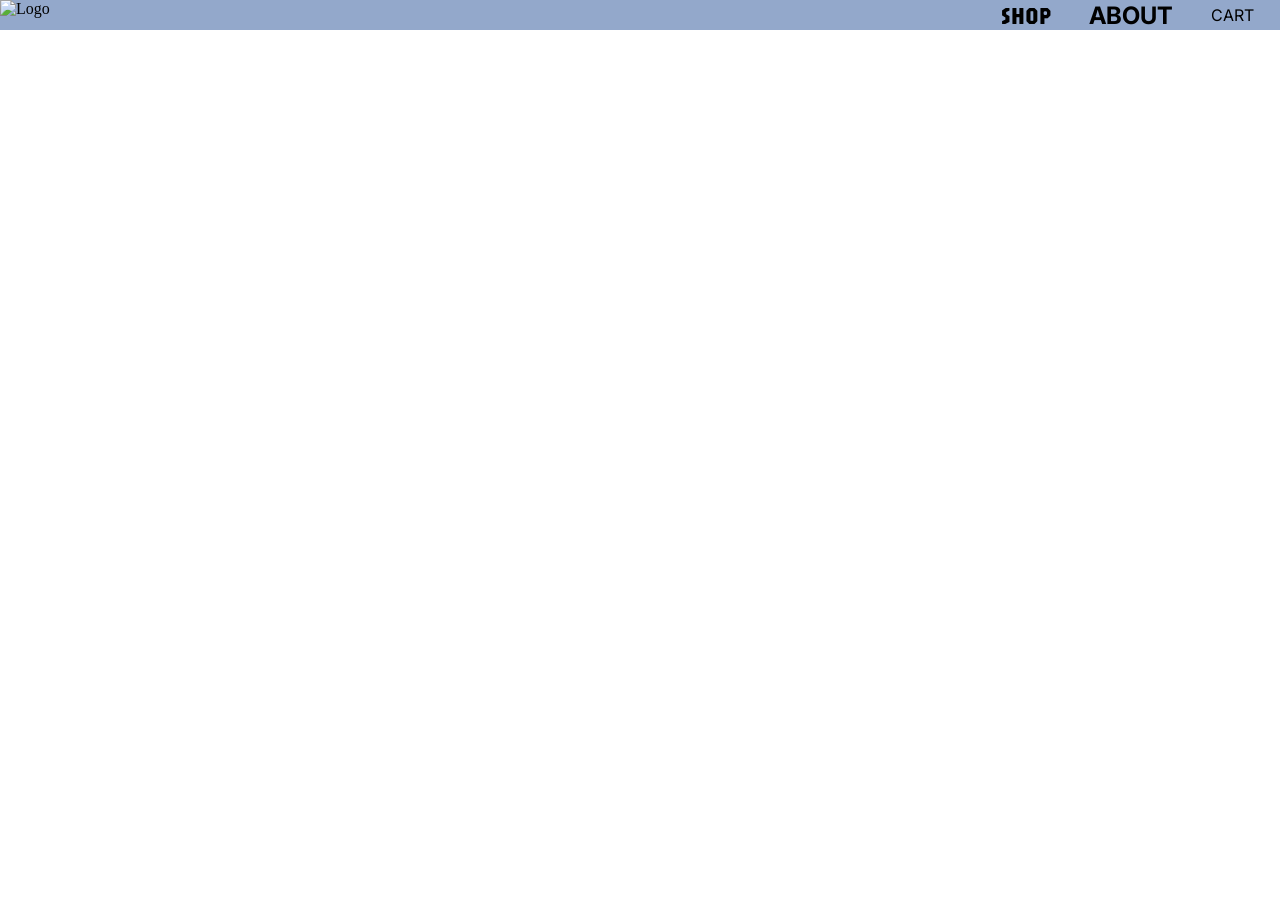
==== cart.html @ 25c0c9fe "Progress on product list and product pages Structural CSS implemented for product list and product p" ====
<!DOCTYPE html>
<html lang="en">
<head>
    <meta charset="UTF-8">
    <meta name="viewport" content="width=device-width, initial-scale=1.0">
    <title>Document</title>
    <link rel="stylesheet" href="style.css">
</head>
<body>
    <nav>
        <figure>
            <img src="images/logo.png" alt="Logo">
        </figure>
        
        <div class="nav-buttons">
            <a class="nav-shop" href="product-list.html">SHOP</a>
            <h2 class="nav-about">ABOUT</h2>
            <a class="nav-cart" href="cart.html">CART</a>
        </div>
    </nav>
    
    <main>
        
    </main>
</body>
</html>
---- style.css ----
:root {
    --green: #7FB23A;
    --pink: #F4CDD4;
    --blue: #93A8CB;
    --teal: #00B8AB;
    --white: #ffffff;
}

@font-face {
    font-family: Jaro;
    src: url(fonts/Jaro/Jaro-Regular.ttf);
}

@font-face {
    font-family: Notable;
    src: url(fonts/Notable/Notable-Regular.ttf);
}

@font-face {
    font-family: Hubot sans;
    src: url(fonts/Hubot_Sans/static/HubotSans_Condensed-Light.ttf);
}

@font-face {
    font-family: Gafata;
    src: url(fonts/Gafata/Gafata-Regular.ttf);
}

@font-face {
    font-family: Protest Strike;
    src: url(fonts/Protest_Strike/ProtestStrike-Regular.ttf);
}

@font-face {
    font-family: Inter;
    src: url(fonts/Inter/Inter-VariableFont_opsz,wght.ttf);
}

@font-face {
    font-family: Afacad;
    src: url(fonts/Afacad/Afacad-VariableFont_wght.ttf);
}

@font-face {
    font-family: Mohave;
    src: url(fonts/Mohave/static/Mohave-Light.ttf);
}

@font-face {
    font-family: Patua One;
    src: url(fonts/Patua_One/PatuaOne-Regular.ttf);
}

@font-face {
    font-family: Phetsarath;
    src: url(fonts/Phetsarath/Phetsarath-Regular.ttf);
}

@font-face {
    font-family: Philosopher;
    src: url(fonts/Philosopher/Philosopher-Regular.ttf);
}

@font-face {
    font-family: Poppins;
    src: url(fonts/Poppins/Poppins-Regular.ttf);
}

@font-face {
    font-family: Port Lligat Slab;
    src: url(fonts/Port_Lligat_Slab/PortLligatSlab-Regular.ttf);
}

@font-face {
    font-family: Quintessential;
    src: url(fonts/Quintessential/Quintessential-Regular.ttf);
}

@font-face {
    font-family: Rum Raisin;
    src: url(fonts/Rum_Raisin/RumRaisin-Regular.ttf);
}

@font-face {
    font-family: Bungee;
    src: url(fonts/Bungee/Bungee-Regular.ttf);
}

@font-face {
    font-family: Koulen;
    src: url(fonts/Koulen/Koulen-Regular.ttf);
}

* {
    margin: 0;
}

a {
    text-decoration: none;
}

figure {
    margin: 0;
}

/* Universal navigation bar */

nav {
    display: flex;
    justify-content: space-between;
    background-color: var(--blue);
    position: sticky;
    z-index: 2;
}

.nav-buttons {
    display: flex;
    gap: 3vw;
    margin-right: 2%;
    align-items: center;
}

.nav-buttons a, a:visited {
    color: var(--black);
}

.nav-shop {
    font-family: Jaro;
    font-size: 150%;
}

.nav-about {
    font-family: Inter;
}

.nav-cart {
    font-family: Inter;
}

.nav-logo {
    margin: auto 0;
    margin-left: 2%;
    width: 50%;
    height: auto;
    display: flex;
    justify-content: flex-start;
    margin: 10px;
}

/* title header */

header {
    background-color: var(--green);
    margin-top: 0vw;
    display: flex;
    flex-direction: column;
    justify-content: center; 
}

.home-header {
    color: white;
}

.three-blocks {
    width: 95%;
    height: auto;
    position: absolute;
    margin-inline: auto;
    left: 50%;
    transform: translateX(-50%);
    margin-top: 30px;
}

.small-logo {
    width: 10%;
    height: auto;
    position: relative;
    margin-top: 7vw;
    left: 50%;
    transform: translateX(-50%);

}

.title {
    position: relative;
    display: flex;
    flex-direction: column;
    width: fit-content;
    margin: 0 auto;

}

.logo-title {
    display: flex;
    justify-content: center;
    flex-wrap: wrap;
    
    font-size: clamp(4rem, 20vw, 20rem);    
    line-height: 1;
    margin-top: 1rem;
}


/* ============================================================================ */
/* Title various fonts */

.o-1 {
    font-family: Patua One;
}

.t-1 {
    font-family: Philosopher;
}

.h-1 {
    font-family: Port Lligat Slab;
}

.e-1 {
    font-family: Phosphate;
}

.r-1 {
    font-family: Philosopher;
}

.s-1 {
    font-family: Rum Raisin;
}

.i-1 {
    font-family: Phetsarath;
}

.d-1 {
    font-family: Quintessential;
}

.e2-1 {
    font-family: Poppins;
}

/* ============================================================================ */


.title h2 {
    display: flex;
    font-size: 6vw;
    justify-content: right;
    margin-bottom: 8vw;
    font-family: Jaro;

}

.shop-button {
    font-size: 3vw;
    color: var(--black);
    background-color: var(--pink);
    display: flex;
    position: absolute;
    align-items: center;
    justify-content: center;
    max-width: 25vw;
    height: 12vh;
    padding-right: 2%;
    padding-left: 2%;
    font-family: Notable;
    z-index: 2;
    top: 80%;
    left: 26%;
}

.coffee-products {
    width: 95%;
    height: auto;
    position: absolute;
    top: 65%;
    z-index: 1;
    left: 50%;
    transform: translateX(-50%);
}

.checker-border {
    width: 100%;
    height: auto;
}

/* description */

.description {
    display: flex;
    margin-top: 6vw;
    justify-content: space-between;
    align-items: center;
}

.block-one {
    width: 14%;
    height: auto;
}

.block-two {
    width: 8%;
    height: auto;
}

.description p {
    text-align: left;
    font-size: 1.9vw;
    color: white;
    background-color: var(--green);
    max-width: 40vw;
    padding: 1.5%;
    margin-top: 0px;
    font-family: Afacad;
    border-radius: 25px;
    padding-top: 3%;
    padding-bottom: 3%;
    padding-right: 6%;
    padding-left: 6%;

}

.spike-border {
    width: 100%;
    height: auto;
    margin-bottom: 0px;
    margin-top: 0px;
}

/* section one */

.section-one {
    background-color: var(--teal);
    display: flex;
    flex-direction: column;
    margin-top: 4vw;
}

.section-one h2 {
    padding-top: 2vw;
    color: white;
    font-size: 5vw;
    font-family: Protest Strike;
    margin-bottom: 0px;
}

.section-one div {
    display: flex;
    justify-content: center;
    align-items: center;
}

.blend-title {
    display: flex;
    text-align: center;
}

.blend-subtitle {
    text-align: center;
    gap: 20px;
}

.blend-title h2 {
    position:absolute;
    font-size: 20vw;
    /*filter: drop-shadow(5px 15px 30px #000000)*/
}

.title-dot {
    height: 25px;
    width: 25px;
    background-color: var(--white);
    border-radius: 50%;
    margin-top: 25px;
}

.blend-description {
    display: flex;
    flex-direction: row;
    justify-content: space-evenly;
    gap: 2vw;
}

.box-one {
    background-color: var(--pink);
    width: 150px;
    height: 300px;
    border-radius: 12px;
    transform: translateY(-40px);

}

.box-two {
    background-color: var(--pink);
    width: 100px;
    height: 270px;
    border-radius: 12px;
    transform: translateY(60px);
}

.box-three {
    background-color: var(--pink);
    width: 100px;
    height: 190px;
    border-radius: 12px;
    transform: translateY(-60px);
}

.box-four {
    background-color: var(--pink);
    width: 150px;
    height: 300px;
    border-radius: 12px;
    transform: translateY(-60px);
}

.blend-description p {
    max-width: 46vw;
    text-align: center;
    display: flex;
    justify-content: center;
    align-items: center;
    
    font-size: 180%;
    padding: 2vw;
    padding-left: 6vw;
    padding-right: 6vw;
    margin-top: 10px;
    
    font-family: Hubot Sans;
    border-radius: 12px;
    background-color: var(--pink);
}



.blend-one {
    left: 7%;
    transform: rotate(-20deg);
    top: 223%;
}

.blend-two {
    left: 23%;
    transform: rotate(3deg);
    top: 210%;
}

.blend-three {
    left: 36%;
    transform: rotate(-10deg);
    top: 220%;
}

.blend-four {
    left: 50%;
    transform: rotate(5deg);
    top: 212%;
}

.blend-five {
    left: 65%;
    transform: rotate(3deg);
    top: 230%;
}

.blend-six {
    left: 80%;
    transform: rotate(-30deg);
    top: 220%;
}


/* Blend image gallery */

.gallery {
    display: flex;
    margin-top: 10vw;
    justify-content: center;
    gap: 30px;
    position:relative;
    
}

.gallery-one {
    width: 60%;
    height: auto;
}

.gallery-two {
    width: 80%;
    height: auto;
}

.gallery-three {
    width: 100%;
    height: auto;
}

.gallery-four {
    width: 80%;
    height: auto;
}

.gallery-five {
    width: 60%;
    height: auto;
}

.gallery-square {
    background-color: var(--white);
    width: 50%;
    position: absolute;
}

.gallery-dot {
    display: flex;
    gap: 1vw;
}

.dot {
    height: 15px;
    width: 15px;
    background-color: var(--white);
    border-radius: 50%;
}

.gallery-caption {
    text-align: center;
    font-family: Mohave;
    font-size: 3rem;
    margin-top: 20px;
    color: var(--black);
}

.gallery-button {
    display: flex;
    text-align: center;
    justify-content: center;
    font-family: Notable;
    background-color: var(--pink);
    padding: 10px;
    font-size: 2rem;
    border-radius: 15px;
    padding-bottom: 20px;
}

.gallery-move-buttons img {
    width: 5%;
    height: auto;
    margin: 20px;
}

.lines-border {
    width: 100%;
    height: auto;
}


/* subscription section */

.section-two {
    background-color: var(--pink);
    padding-bottom: 20px;
}

.subscription-box-one {
    width: 90%;
    position: absolute;
    top: 345%;
    left: 5%;
    z-index: 1;
}

.subscription-box-two {
    width: 90%;
    position: absolute;
    left: 7%;
    top: 390%;    
}

.subscription-title {
    font-size: 15rem;
    color: var(--white);
    font-family: Protest Strike;
    max-width: 58rem;
    margin: 0 auto;
    letter-spacing: -20px;
    margin-bottom: 0px;
    z-index: 2;
    position: relative;

}

.subscription-title span {
    display: inline-block;
    margin-top: 20px;
}

.s-2 {

}

.u-2 {
    transform: translateY(40px);
}

.b-2 {
    transform: translateY(0px);
}

.s2-2 {
    transform: translateY(-20px);
}

.c-2 {
    transform: translateY(20px);
}

.r-2 {
    transform: translateY(-25px);
}

.i-2 {
    transform: translateY(-70px);
}

.p-2 {
    transform: translateY(-50px);
}

.t-2 {
    transform: translateY(-70px);
}

.i2-2 {
    transform: translateY(-100px);
}

.o-2 {
    transform: translateY(-80px);
}

.n-2 {
    transform: translateY(-60px);

}

.subscription-desc {
    background-color: var(--white);
    display: flex;
    justify-content: center;
}

.subscription-desc p {
    font-family: Hubot Sans;
    font-size: 1.8rem;
    text-align: center;
    padding-top: 2%;
    padding-bottom: 2%;
    max-width: 46%;
}

.bar {
    background-color: var(--white);
    width: 100%;
    height: 20px;
    margin-top: 15px;
}

.subscription-explanation {
    margin-bottom: 20px;
    max-width: 80%;
    margin: 0 auto;
    display: flex;
}

.subscription-subtitle-one {
    color: var(--teal);
    font-family: Protest Strike;
    font-size: 4rem;
    margin-top: 2rem;
}

.subscription-explanation-one {
    background-color: var(--white);
    font-family: Hubot Sans;
    font-size: 1.5rem;
    border-radius: 15px;
    width: 30%;
    padding: 15px;

}

.subscription-right {
    display: flex;
    flex-direction: column;
    justify-content: end;
}

.subscription-right h2 {
    color: var(--teal);
    font-family: Protest Strike;
    font-size: 4rem;
    margin-top: 2rem;
}

.subscription-right p {
    background-color: var(--white);
    font-family: Hubot Sans;
    font-size: 1.5rem;
    border-radius: 15px;
    padding: 15px;
}

.small-bar {
    background-color: var(--white);
    border-radius: 15px;
    margin-top: 10px;
}

.white-spikes-border {
    width: 100%;
    height: auto;
}

/* find us at section */

.section-three-title {
    color: var(--green);
    font-family: Protest Strike;
    font-size: 11rem;
    max-width: 30%;
    line-height: 9rem;
    margin-top: 3%;
    margin-left: 8%;
    margin-bottom: 18px;
}

.address-subtitle {
    background-color: var(--green);
    font-family: Protest Strike;
    padding-top: 15px;
    padding-bottom: 15px;
    text-align: center;
    font-size: 3rem;
    margin-bottom: 30px;
}

.balls-left {
    position: absolute;
    width: 10%;
    height: auto;
    left: 50px;
    transform: translateY(-18%);
}

.balls-right {
    position: absolute;
    width: 10%;
    height: auto;
    right: 13%;
    transform: translateY(90px);
}

.schedule {
    background-color: var(--green);
    border-radius: 15px;
    display: flex;
    margin: 0 auto;
    max-width: 45%;
    justify-content: space-between;
    padding: 20px;
}

.schedule p {
    font-family: Hubot Sans;
    font-size: 3rem; 
}




/* ========================================================= */
/* footer */

.footer-lines-border {
    width: 100%;
    height: auto;
    margin-top: 50px;
}

footer {
    background-color: var(--blue);
    font-family: Hubot Sans;
}

.footer-row-one {
    display: flex;
    justify-content: center;
    padding-bottom: 50px;
    gap: 15%;
    padding-top: 50px;
}

.footer-center figure {
    display: flex;
    justify-content: center;
}

.footer-center img {
    width: 300px;
    height: auto;
}

.footer-center figcaption {
    display: flex;
    justify-content: center;
}

.footer-image {
    width: 20%;
    height: auto;
    align-items: center;
}

.footer-links {
    display: flex;
    gap: 30px;
    justify-content: center;
    padding-bottom: 30px;
}

.copyright {
    display: flex;
    justify-content: center;
    padding-bottom: 50px;
}






/* ============================================================================ */
/* shop list */

.product-list-header h1 {
    color: var(--white);
}

.product-list-header h2 {
    color: var(--white);
}

.back-button {
    background-color: var(--pink);
    border-radius: 30px;
    margin-top: 20px;
    margin-left: 20px;
    width: 100px;
    font-family: Koulen;
    font-size: 2rem;
    text-align: center;
}

.shop-title {
    font-family: Protest Strike;
    text-align: center;
    font-size: 12rem;
    z-index: 2;
    margin-top: 4%;
}

.shop-header-image {
    position: absolute;
    width: 50%;
    height: auto;
    z-index: 1;
    left: 50%;
    transform: translateX(-50%);
    top: 50px;
}

.category {
    display:flex;
    gap: 40px;
    margin: 0 auto;
    margin-top: 40px;
    margin-bottom: 40px;
    z-index: 2;

}

.category h2 {
    background-color: var(--teal);
    width: 24rem;
    font-size: 3rem;
    text-align: center;
    border-radius: 50px;
    padding-top: 10px;
    padding-bottom: 10px;
}

.category-button-one {
    font-family: Jaro;

}

.category-button-two {
    font-family: Bungee;
}

.category-button-three {
    font-family: Inter;
}

.products {
    margin: 0 auto;
    max-width: 80%;
    justify-content: space-between;
    gap: 20px;
    display: grid;
    grid-template-columns: repeat(3, 1fr); 
    gap: 8%;

}

.product-box {
    width: 100%;
}

.product-box h2 {
    font-family: Koulen;
    text-align: center;
    font-size: 30px;
}

.product-box figcaption {
    display: flex;
    flex-direction: column;
    background-color: var(--teal);
    border-radius: 50px;
    padding-bottom: 10px;
    justify-content: center;
}

.product-image {
    width: 100%;
    height: auto;
    background-color: var(--green);
    border-radius: 20px;
    padding-left: 20px;
    padding-right: 20px;
    margin-top: 50px;
}

.product-box figure {
    width:fit-content;
}

.product-image-test {
    width: 50%;
    height: auto;
    background-color: var(--green);
    border-radius: 20px;
    padding-left: 100px;
    padding-right: 100px;
    margin-top: 50px;
}

.price-tag {
    background-color: var(--white);
    margin-bottom: 10px;
    border-radius: 15px;
    font-family: Inter;
    text-align: center;
    font-size: 20px;
    width: 80%;
    margin: 0 auto;
}

.product-dots {
    display: flex;
    justify-content: space-between;
}

.product-dot {
    background-color: var(--teal);
    border-radius: 50%;
    width: 25px;
    height: 25px;
}



/* ============================================================================ */
/* product page */

.product-page-header {
    background-color: var(--teal);
}

.product-hero {
    background-color: var(--teal);
    display: flex;
}

.product-hero img {
    width: 70%;
    height: auto;
}

.product-hero-image {
    width: 70%;
    height: auto;
}

.product-hero h1 {
    font-family: Koulen;
    font-size: 4rem;
}

.product-description p {
    margin-right: 30px;
    margin-bottom: 20px;
}

.product-hero p {
    font-family: Hubot Sans;
    font-size: 20px;
}

.pick h2 {
    font-family: Koulen;
    font-size: 30px;
}

.pick p {
    background-color: var(--pink);
    border-radius: 25px;
    padding: 10px;
    font-size: 20px;
    min-width: 40px;
    text-align: center;
}

.size-pick {
    display: flex;
    align-items: center;
    gap: 10px;
    margin-top: 10px;
}

.category-pick {
    display: flex;
    align-items: center;
    gap: 10px;
    margin-top: 10px;
}

.quantity-pick {
    display: flex;
    align-items: center;
    gap: 10px;
    margin-top: 10px;
}

.quantity-pick h3 {
    align-items: center;
    display: flex;
    justify-content: center;
}

.minus {
    border-radius: 50px;
    background-color: var(--pink);
    width: 45px;
    height: 45px;
}

.quantity {
    background-color: var(--white);
    width: 200px;
    height: 40px;
    border-radius: 20px;
    font-family: Hubot Sans;
}

.plus {
    border-radius: 50px;
    background-color: var(--pink);
    width: 45px;
    height: 45px;
}

.product-total {
    background-color: var(--white);
    border-radius: 15px;
    padding: 10px;
    margin-right: 30px;
    margin-top: 30px;
    margin-bottom: 30px;
}

.product-total h2 {
    font-family: Hubot Sans;
}

.add-cart-button {
    background-color: var(--pink);
    border-radius: 5px;
    font-family: Notable;
    text-align: center;
    padding: 10px;
}

.price {
    display: flex;
    justify-content: space-between;
}

.recommended h1 {
    color: var(--teal);
    font-family: Protest Strike;
    font-size: 4rem;
    text-align: center;
    margin-top: 30px;
}
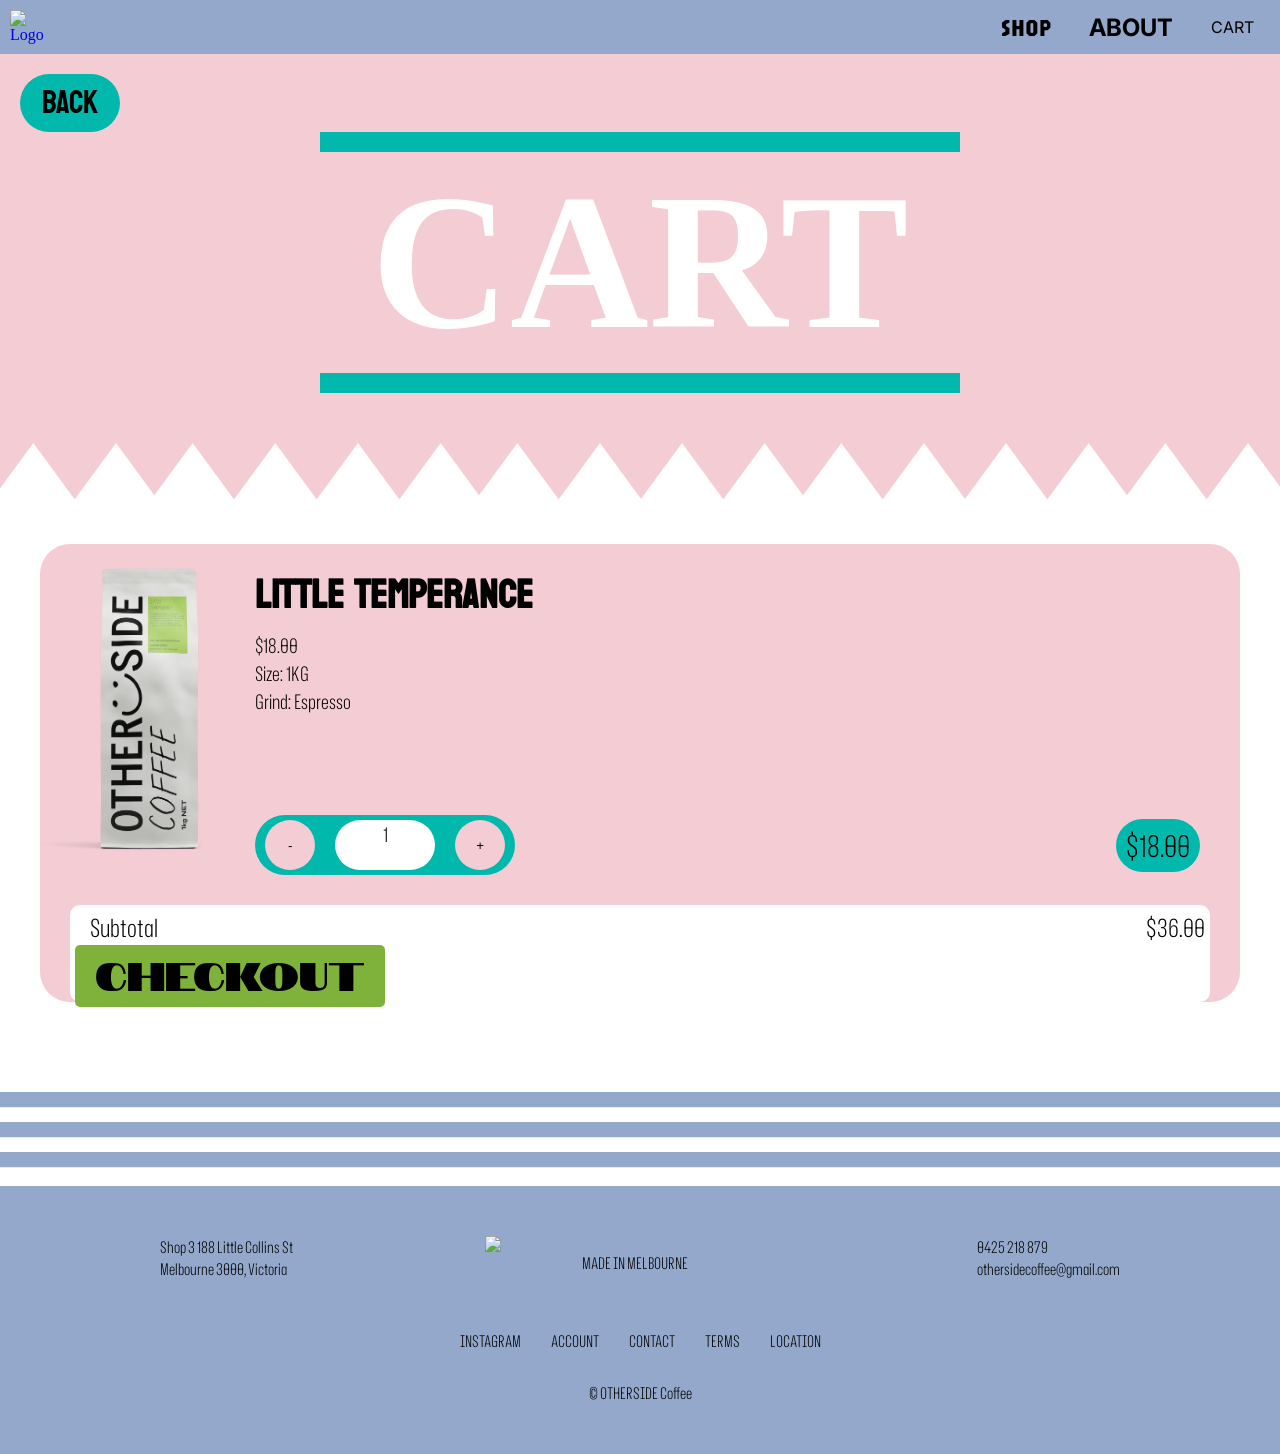
==== commit 916dba47: "Cart and product page progress" ====
--- a/cart.html
+++ b/cart.html
@@ -5,11 +5,15 @@
     <meta name="viewport" content="width=device-width, initial-scale=1.0">
     <title>Document</title>
     <link rel="stylesheet" href="style.css">
+    <link rel="stylesheet" href="https://fonts.googleapis.com/css2?family=Material+Symbols+Outlined:opsz,wght,FILL,GRAD@24,400,0,0&icon_names=delete" />
 </head>
+
 <body>
     <nav>
         <figure>
-            <img src="images/logo.png" alt="Logo">
+            <a href="index.html">
+                <img class="nav-logo" src="images/logo.png" alt="Logo">
+            </a>
         </figure>
         
         <div class="nav-buttons">
@@ -18,9 +22,106 @@
             <a class="nav-cart" href="cart.html">CART</a>
         </div>
     </nav>
-    
+  
+    <header class="cart-page-header">
+        <a class="back-button" href="javascript:history.back()">BACK</a>
+
+        <div class="header-line"></div>
+        <h1 class="cart-title">CART</h1>
+        <div class="header-line"></div>
+
+    </header>
+
     <main>
-        
+        <img class="spike-border" src="images/white-spike.png"> 
+
+        <section class="cart-section">
+
+            <div class="cart-row">
+
+                <div class="cart-row-info">
+                    <img class="cart-image" src="images/little_temperance.webp">
+
+                    <div class="cart-row-middle">
+                        <h2>LITTLE TEMPERANCE</h2>
+                        
+                        <p>$18.00<br>
+                            Size: 1KG<br>
+                            Grind: Espresso
+                        </p>
+
+                        <div class="cart-quantity-pick">
+                            <button>-</button>
+                            <span>1</span>
+                            <button>+</button>
+                        </div>
+                    </div>
+
+
+                </div>
+
+                <div class="cart-row-right">
+                        <!--trash can-->
+                    <p>$18.00</p>
+                </div>
+
+            </div>
+
+            <div class="cart-checkout">
+                <div class="cart-price">
+                    <p>Subtotal</p>
+                    <p>$36.00</p>
+                </div>
+
+
+                <a>CHECKOUT</a>
+            </div>
+            
+
+
+        </section>
+
+        <img class="footer-lines-border" src="images/footer_lines.png">
+
     </main>
+
+    <footer>
+        <div class="footer-row-one">
+            <div class="footer-left">
+                <p>
+                    Shop 3 188 Little Collins St <br>
+                    Melbourne 3000, Victoria
+                </p>
+            </div>
+
+            <div class="footer-center">
+                <figure>
+                    <img class="footer-image" src="images/logo.png">
+                </figure>
+
+                <figcaption>
+                    <p>MADE IN MELBOURNE</p>
+                </figcaption>
+            </div>
+
+            <div class="footer-right">
+                <p>
+                    0425 218 879 <br>
+                    othersidecoffee@gmail.com
+                </p>
+            </div>
+
+        </div>
+
+        <div class="footer-links">
+            <p>INSTAGRAM</p>
+            <p>ACCOUNT</p>
+            <p>CONTACT</p>
+            <p>TERMS</p>
+            <p>LOCATION</p>
+        </div>
+
+        <p class="copyright">© OTHERSIDE Coffee</p>
+    </footer>
 </body>
 </html>
--- a/style.css
+++ b/style.css
@@ -1,4 +1,3 @@
-
 :root {
     --green: #7FB23A;
     --pink: #F4CDD4;
@@ -102,6 +101,10 @@
 
 figure {
     margin: 0;
+}
+
+button {
+    border: none;
 }
 
 /* Universal navigation bar */
@@ -856,6 +859,7 @@
 }
 
 .back-button {
+    color: var(--black);
     background-color: var(--pink);
     border-radius: 30px;
     margin-top: 20px;
@@ -895,7 +899,6 @@
 }
 
 .category h2 {
-    background-color: var(--teal);
     width: 24rem;
     font-size: 3rem;
     text-align: center;
@@ -906,30 +909,27 @@
 
 .category-button-one {
     font-family: Jaro;
-
+    background-color: var(--pink);
 }
 
 .category-button-two {
     font-family: Bungee;
+    background-color: var(--teal);
 }
 
 .category-button-three {
     font-family: Inter;
+    background-color: var(--teal);
+
 }
 
 .products {
     margin: 0 auto;
-    max-width: 80%;
-    justify-content: space-between;
-    gap: 20px;
+    margin: 100px;
     display: grid;
     grid-template-columns: repeat(3, 1fr); 
-    gap: 8%;
-
-}
-
-.product-box {
-    width: 100%;
+    row-gap: 10px;
+    column-gap: 7%;
 }
 
 .product-box h2 {
@@ -939,12 +939,13 @@
 }
 
 .product-box figcaption {
-    display: flex;
-    flex-direction: column;
     background-color: var(--teal);
     border-radius: 50px;
     padding-bottom: 10px;
     justify-content: center;
+    width: 90%;
+    margin: 0 auto;
+    transform: translateY(-15px);
 }
 
 .product-image {
@@ -952,13 +953,7 @@
     height: auto;
     background-color: var(--green);
     border-radius: 20px;
-    padding-left: 20px;
-    padding-right: 20px;
-    margin-top: 50px;
-}
-
-.product-box figure {
-    width:fit-content;
+    margin-top: 30px;
 }
 
 .product-image-test {
@@ -982,12 +977,12 @@
     margin: 0 auto;
 }
 
-.product-dots {
+.list-subtitle-dots {
     display: flex;
     justify-content: space-between;
 }
 
-.product-dot {
+.list-dot {
     background-color: var(--teal);
     border-radius: 50%;
     width: 25px;
@@ -1008,9 +1003,29 @@
     display: flex;
 }
 
+.product-left {
+    display: flex;
+    flex-direction: column;
+    justify-content: center;
+}
+
+.product-dots {
+    display: flex;
+    gap: 5px;
+    margin: 0 auto;
+}
+
+.product-hero-dot {
+    background-color: var(--white);
+    width: 15px;
+    height: 15px;
+    border-radius: 25px;
+}
+
 .product-hero img {
     width: 70%;
     height: auto;
+    margin: 0 auto;
 }
 
 .product-hero-image {
@@ -1115,6 +1130,8 @@
     font-family: Notable;
     text-align: center;
     padding: 10px;
+    width: 100%;
+    font-size: 20px;
 }
 
 .price {
@@ -1128,4 +1145,176 @@
     font-size: 4rem;
     text-align: center;
     margin-top: 30px;
+}
+
+.recommended-gallery {
+    display: flex;
+    max-width: 80%;
+    margin: 0 auto;
+}
+
+.recommended-image {
+    width: 100%;
+    height: auto;
+}
+
+.recommended-product {
+}
+
+.recommended-product h2 {
+    font-family: Hubot Sans;
+    font-size: 30px;
+    margin-bottom: 10px;
+    text-align: center;
+}
+
+.recommended-product a {
+    font-size: 25px;
+    background-color: var(--pink);
+    font-family: Notable;
+    border-radius: 15px;
+    padding-left: 8%;
+    padding-right: 8%;
+    padding-top: 10px;
+    padding-bottom: 10px;
+    display: flex;
+    justify-content: center;
+}
+
+
+/* ============================================================================ */
+/* cart page header */
+
+.cart-page-header {
+    background-color: var(--pink);
+    padding-bottom: 50px;
+}
+
+.cart-page-header .back-button {
+    background-color: var(--teal);
+}
+
+.cart-title {
+    color: var(--white);
+    text-align: center;
+    font-family: Phosphate;
+    font-size: 12rem;
+    letter-spacing: 20%;
+}
+
+.header-line {
+    background-color: var(--teal);
+    width: 50%;
+    height: 20px;
+    margin: 0 auto;
+}
+
+.cart-section {
+    background-color: var(--pink);
+    margin: 40px;
+    border-radius: 30px;
+}
+
+.cart-row {
+    display: flex;
+}
+
+.cart-image {
+    width: 20%;
+    height: auto;
+}
+
+.cart-row-info {
+    display: flex;
+}
+
+.cart-row-info h2 {
+    font-family: Koulen;
+    font-size: 40px;
+    margin-top: 15px;
+}
+
+.cart-row-info p {
+    font-family: Hubot Sans;
+    font-size: 20px;
+}
+
+.cart-quantity-pick {
+    display: flex;
+    background-color: var(--teal);
+    margin-top: 100px;
+    border-radius: 30px;
+    padding: 5px;
+    gap: 20px;
+    width: 250px;
+    justify-content: center;
+}
+
+.cart-quantity-pick button {
+    border-radius: 30px;
+    background-color: var(--pink);
+    width: 50px;
+    height: 50px;
+}
+
+.cart-quantity-pick span {
+    font-family: Hubot Sans;
+    font-size: 20px;
+    background-color: var(--white);
+    border-radius: 30px;
+    width: 100px;
+    height: auto;
+    text-align: center;
+    align-items: center;
+}
+
+.cart-row-middle {
+    display: flex;
+    flex-direction: column;
+}
+
+.cart-row-right {
+
+}
+
+.cart-row-right p {
+    font-family: Hubot Sans;
+    font-size: 30px;
+    background-color: var(--teal);
+    border-radius: 30px;
+    padding: 5px;
+    padding-left: 10px;
+    padding-right: 10px;
+    margin-top: 275px;
+    margin-right: 40px;
+}
+
+.cart-checkout {
+    background-color: var(--white);
+    margin: 30px;
+    border-radius: 10px;
+    padding: 5px;
+
+}
+
+.cart-checkout p {
+    font-family: Hubot Sans;
+    font-size: 25px;
+}
+
+.cart-price {
+    display: flex;
+    justify-content: space-between;
+    margin-left: 15px;
+}
+
+.cart-checkout a {
+    font-family: Notable;
+    font-size: 40px;
+    text-align: center;
+    background-color: var(--green);
+    border-radius: 5px;
+    padding-left: 20px;
+    padding-right: 20px;
+    padding-bottom: 10px;
 }
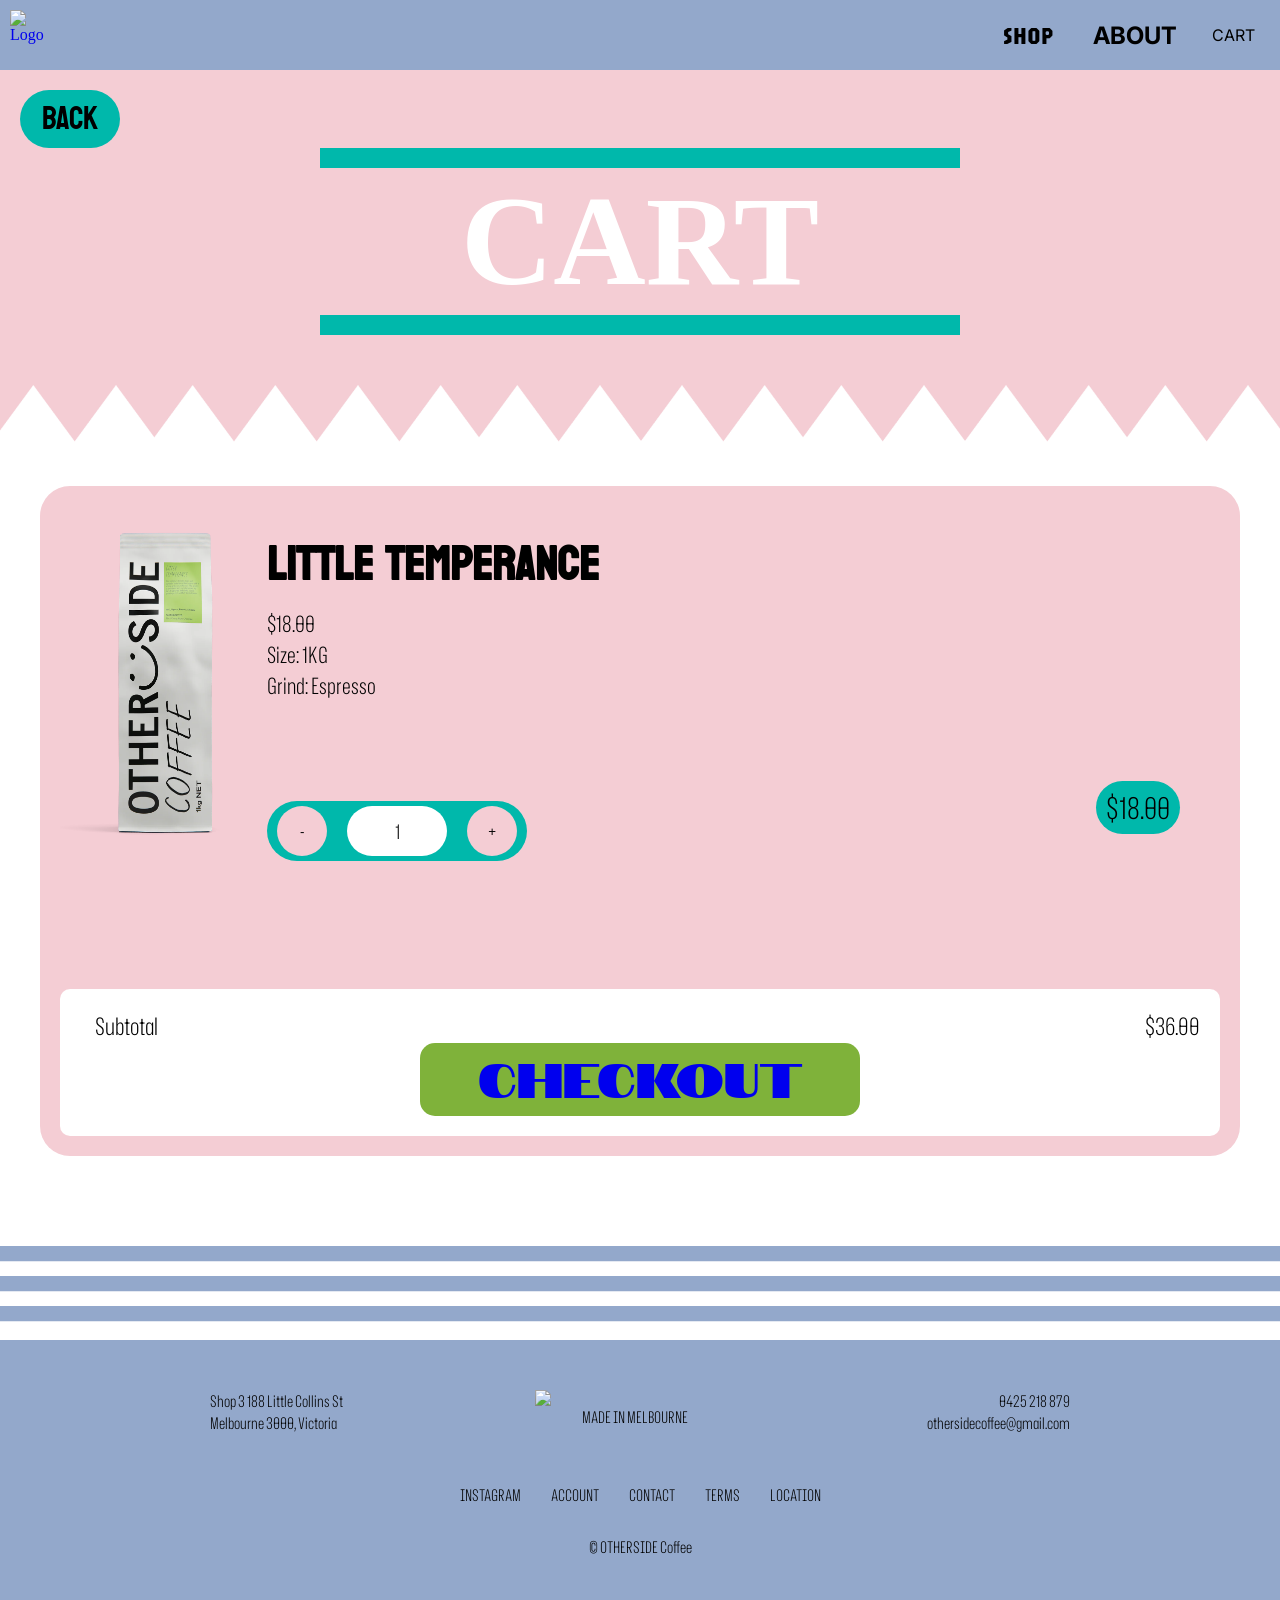
==== commit dc4a500f: "Started javascript, progress on mobile responsive version mobile responsive version using @media on " ====
--- a/cart.html
+++ b/cart.html
@@ -8,7 +8,7 @@
     <link rel="stylesheet" href="https://fonts.googleapis.com/css2?family=Material+Symbols+Outlined:opsz,wght,FILL,GRAD@24,400,0,0&icon_names=delete" />
 </head>
 
-<body>
+<body class="cart-body">
     <nav>
         <figure>
             <a href="index.html">
@@ -17,10 +17,24 @@
         </figure>
         
         <div class="nav-buttons">
-            <a class="nav-shop" href="product-list.html">SHOP</a>
+            <a class="nav-shop" href="product-list.html">
+                <p>SHOP</p>
+            </a>
+
             <h2 class="nav-about">ABOUT</h2>
-            <a class="nav-cart" href="cart.html">CART</a>
+            
+            <div class="cart-wrapper">
+                <a class="nav-cart" href="cart.html">
+                    <p>CART</p>
+                </a>
+
+                <div class="hover-cart">
+                    <p>YOUR CART IS EMPTY</p>
+                    <button id="closeCart">CONTINUE SHOPPING</button>
+                </div>
+            </div>
         </div>
+
     </nav>
   
     <header class="cart-page-header">
@@ -32,7 +46,7 @@
 
     </header>
 
-    <main>
+    <main class="cart-main">
         <img class="spike-border" src="images/white-spike.png"> 
 
         <section class="cart-section">
@@ -74,7 +88,7 @@
                 </div>
 
 
-                <a>CHECKOUT</a>
+                <a href="checkout.html">CHECKOUT</a>
             </div>
             
 
--- a/style.css
+++ b/style.css
@@ -107,6 +107,7 @@
     border: none;
 }
 
+/* ==================================================================== */
 /* Universal navigation bar */
 
 nav {
@@ -115,31 +116,42 @@
     background-color: var(--blue);
     position: sticky;
     z-index: 2;
+    
 }
 
 .nav-buttons {
     display: flex;
-    gap: 3vw;
-    margin-right: 2%;
     align-items: center;
 }
 
 .nav-buttons a, a:visited {
     color: var(--black);
+}
+
+.nav-buttons a {
+    display: flex;
+    align-items: center;
+    justify-content: center;
+
+    height: 100%;
 }
 
 .nav-shop {
     font-family: Jaro;
     font-size: 150%;
+    margin-right: 40px;
 }
 
 .nav-about {
     font-family: Inter;
+    margin-right: 10px;
 }
 
 .nav-cart {
     font-family: Inter;
-}
+    padding: 25px;
+}
+
 
 .nav-logo {
     margin: auto 0;
@@ -151,6 +163,65 @@
     margin: 10px;
 }
 
+.cart-wrapper {
+    position: relative;
+    background-color: var(pink);
+
+}
+
+.hover-cart {
+    display: none;
+    position: absolute;
+    top: 69px;
+    right: 0px;
+    width: 500px;
+    background-color: var(--pink);
+    color: var(--black);
+    padding: 15px;
+    border-radius: 15px 0 15px 15px;
+    box-shadow: -20px 20px 20px rgba(0, 0, 0, 0.2);
+    z-index: 10;
+}
+
+.hover-cart p {
+    text-align: center;
+    font-family: Koulen;
+    font-size: 40px;
+    margin-top: 10px;
+}
+
+.hover-cart button {
+    display: flex;
+    font-family: Notable;
+    font-size: 25px;
+    background-color: var(--green);
+    text-align: center;
+    padding: 10px;
+    margin: 0 auto;
+    margin-bottom: 20px;
+    border-radius: 10px;
+}
+
+.cart-wrapper:hover .nav-cart {
+    background-color: #F4CDD4;
+}
+
+
+.cart-wrapper:hover .hover-cart,
+.cart-wrapper.open .hover-cart {
+    display: block;
+}
+
+
+
+.nav-cart-icon {
+    display: none;
+}
+
+.nav-menu-icon {
+    display: none;
+}
+
 /* title header */
 
 header {
@@ -159,10 +230,6 @@
     display: flex;
     flex-direction: column;
     justify-content: center; 
-}
-
-.home-header {
-    color: white;
 }
 
 .three-blocks {
@@ -202,6 +269,7 @@
     font-size: clamp(4rem, 20vw, 20rem);    
     line-height: 1;
     margin-top: 1rem;
+    color: var(--white);
 }
 
 
@@ -253,19 +321,20 @@
     justify-content: right;
     margin-bottom: 8vw;
     font-family: Jaro;
+    color: var(--white);
 
 }
 
 .shop-button {
-    font-size: 3vw;
+    font-size: clamp(1.5rem, 3vw, 3rem);
     color: var(--black);
     background-color: var(--pink);
     display: flex;
     position: absolute;
     align-items: center;
     justify-content: center;
-    max-width: 25vw;
-    height: 12vh;
+    padding-top: 1%;
+    padding-bottom: 1%;
     padding-right: 2%;
     padding-left: 2%;
     font-family: Notable;
@@ -310,7 +379,7 @@
 
 .description p {
     text-align: left;
-    font-size: 1.9vw;
+    font-size: clamp(0.8rem ,1.9vw, 3rem);
     color: white;
     background-color: var(--green);
     max-width: 40vw;
@@ -356,8 +425,6 @@
 }
 
 .blend-title {
-    display: flex;
-    text-align: center;
 }
 
 .blend-subtitle {
@@ -368,7 +435,6 @@
 .blend-title h2 {
     position:absolute;
     font-size: 20vw;
-    /*filter: drop-shadow(5px 15px 30px #000000)*/
 }
 
 .title-dot {
@@ -420,17 +486,17 @@
 }
 
 .blend-description p {
-    max-width: 46vw;
-    text-align: center;
-    display: flex;
-    justify-content: center;
-    align-items: center;
+    width: 46vw;
+    display: flex;
+    text-align: center;
     
-    font-size: 180%;
+    font-size: clamp(0.8rem, 1.5vw, 180%);
     padding: 2vw;
     padding-left: 6vw;
     padding-right: 6vw;
     margin-top: 10px;
+    padding-top: 4vw;
+    padding-bottom: 4vw;
     
     font-family: Hubot Sans;
     border-radius: 12px;
@@ -443,36 +509,48 @@
     left: 7%;
     transform: rotate(-20deg);
     top: 223%;
+    z-index: 3;
+    filter: drop-shadow(0px 10px 10px rgba(0, 0, 0, 0.5));
 }
 
 .blend-two {
     left: 23%;
     transform: rotate(3deg);
     top: 210%;
+    z-index: 3;
+    filter: drop-shadow(0px 10px 10px rgba(0, 0, 0, 0.5));
 }
 
 .blend-three {
     left: 36%;
     transform: rotate(-10deg);
     top: 220%;
+    z-index: 3;
+    filter: drop-shadow(0px 10px 10px rgba(0, 0, 0, 0.5));
 }
 
 .blend-four {
     left: 50%;
     transform: rotate(5deg);
     top: 212%;
+    z-index: 3;
+    filter: drop-shadow(0px 10px 10px rgba(0, 0, 0, 0.5));
 }
 
 .blend-five {
     left: 65%;
     transform: rotate(3deg);
     top: 230%;
+    z-index: 3;
+    filter: drop-shadow(0px 10px 10px rgba(0, 0, 0, 0.5));
 }
 
 .blend-six {
     left: 80%;
     transform: rotate(-30deg);
     top: 220%;
+    z-index: 3;
+    filter: drop-shadow(0px 10px 10px rgba(0, 0, 0, 0.5));
 }
 
 
@@ -484,38 +562,45 @@
     justify-content: center;
     gap: 30px;
     position:relative;
-    
 }
 
 .gallery-one {
     width: 60%;
     height: auto;
+    z-index: 2
 }
 
 .gallery-two {
     width: 80%;
     height: auto;
+    z-index: 2
 }
 
 .gallery-three {
     width: 100%;
     height: auto;
+    z-index: 2
 }
 
 .gallery-four {
     width: 80%;
     height: auto;
+    z-index: 2
 }
 
 .gallery-five {
     width: 60%;
     height: auto;
+    z-index: 2;
 }
 
 .gallery-square {
     background-color: var(--white);
-    width: 50%;
+    width: 72%;
+    height: 55%;
     position: absolute;
+    top: 18%;
+    z-index: 1;
 }
 
 .gallery-dot {
@@ -533,7 +618,7 @@
 .gallery-caption {
     text-align: center;
     font-family: Mohave;
-    font-size: 3rem;
+    font-size: clamp(1.5rem, 3vw, 3rem);
     margin-top: 20px;
     color: var(--black);
 }
@@ -545,7 +630,7 @@
     font-family: Notable;
     background-color: var(--pink);
     padding: 10px;
-    font-size: 2rem;
+    font-size: clamp(1rem, 2vw, 2rem);
     border-radius: 15px;
     padding-bottom: 20px;
 }
@@ -585,7 +670,7 @@
 }
 
 .subscription-title {
-    font-size: 15rem;
+    font-size: clamp(7rem, 20vw, 15rem);
     color: var(--white);
     font-family: Protest Strike;
     max-width: 58rem;
@@ -648,7 +733,10 @@
 
 .n-2 {
     transform: translateY(-60px);
-
+}
+
+.bottom-row {
+    transform: translateX(60px);
 }
 
 .subscription-desc {
@@ -659,7 +747,7 @@
 
 .subscription-desc p {
     font-family: Hubot Sans;
-    font-size: 1.8rem;
+    font-size: clamp(0.8rem, 2vw, 1.8rem);
     text-align: center;
     padding-top: 2%;
     padding-bottom: 2%;
@@ -683,16 +771,16 @@
 .subscription-subtitle-one {
     color: var(--teal);
     font-family: Protest Strike;
-    font-size: 4rem;
+    font-size: clamp(2rem, 10vw, 4rem);
     margin-top: 2rem;
 }
 
 .subscription-explanation-one {
     background-color: var(--white);
     font-family: Hubot Sans;
-    font-size: 1.5rem;
+    font-size: clamp(1rem, 3vw, 1.5rem);
     border-radius: 15px;
-    width: 30%;
+    width: 80%;
     padding: 15px;
 
 }
@@ -706,14 +794,14 @@
 .subscription-right h2 {
     color: var(--teal);
     font-family: Protest Strike;
-    font-size: 4rem;
+    font-size: clamp(1rem, 10vw, 4rem);
     margin-top: 2rem;
 }
 
 .subscription-right p {
     background-color: var(--white);
     font-family: Hubot Sans;
-    font-size: 1.5rem;
+    font-size: clamp(1rem, 3vw, 1.5rem);
     border-radius: 15px;
     padding: 15px;
 }
@@ -724,6 +812,11 @@
     margin-top: 10px;
 }
 
+.triple-lines-one {
+    position: absolute;
+    top: 50%;
+}
+
 .white-spikes-border {
     width: 100%;
     height: auto;
@@ -734,9 +827,9 @@
 .section-three-title {
     color: var(--green);
     font-family: Protest Strike;
-    font-size: 11rem;
+    font-size: clamp(5rem, 10vw, 11rem);
     max-width: 30%;
-    line-height: 9rem;
+    line-height: clamp(4rem, 10vw, 9rem);
     margin-top: 3%;
     margin-left: 8%;
     margin-bottom: 18px;
@@ -748,7 +841,7 @@
     padding-top: 15px;
     padding-bottom: 15px;
     text-align: center;
-    font-size: 3rem;
+    font-size: clamp(1.2rem, 3vw , 3rem);
     margin-bottom: 30px;
 }
 
@@ -780,7 +873,7 @@
 
 .schedule p {
     font-family: Hubot Sans;
-    font-size: 3rem; 
+    font-size: clamp(1rem, 4vw, 3rem); 
 }
 
 
@@ -798,6 +891,7 @@
 footer {
     background-color: var(--blue);
     font-family: Hubot Sans;
+    font-size: (0.1rem, 10vw, 1rem);
 }
 
 .footer-row-one {
@@ -814,7 +908,7 @@
 }
 
 .footer-center img {
-    width: 300px;
+    width: clamp(200px, 1vw, 300px);
     height: auto;
 }
 
@@ -834,6 +928,11 @@
     gap: 30px;
     justify-content: center;
     padding-bottom: 30px;
+    font-size: clamp(0.1rem, 8vw, 1rem);
+}
+
+.footer-right {
+    text-align: right;
 }
 
 .copyright {
@@ -873,7 +972,7 @@
 .shop-title {
     font-family: Protest Strike;
     text-align: center;
-    font-size: 12rem;
+    font-size: clamp(6rem, 20vw, 12rem);
     z-index: 2;
     margin-top: 4%;
 }
@@ -899,8 +998,8 @@
 }
 
 .category h2 {
-    width: 24rem;
-    font-size: 3rem;
+    width: clamp(7rem, 27vw, 24rem);
+    font-size: clamp(0.8rem, 3vw, 3rem);
     text-align: center;
     border-radius: 50px;
     padding-top: 10px;
@@ -935,7 +1034,7 @@
 .product-box h2 {
     font-family: Koulen;
     text-align: center;
-    font-size: 30px;
+    font-size: clamp(0.6rem, 3vw, 2rem);
 }
 
 .product-box figcaption {
@@ -956,23 +1055,13 @@
     margin-top: 30px;
 }
 
-.product-image-test {
-    width: 50%;
-    height: auto;
-    background-color: var(--green);
-    border-radius: 20px;
-    padding-left: 100px;
-    padding-right: 100px;
-    margin-top: 50px;
-}
-
 .price-tag {
     background-color: var(--white);
     margin-bottom: 10px;
     border-radius: 15px;
     font-family: Inter;
     text-align: center;
-    font-size: 20px;
+    font-size: clamp(0.2rem, 3vw, 1.3rem);
     width: 80%;
     margin: 0 auto;
 }
@@ -1003,6 +1092,10 @@
     display: flex;
 }
 
+.product-right {
+    max-width: 55%;
+}
+
 .product-left {
     display: flex;
     flex-direction: column;
@@ -1013,6 +1106,11 @@
     display: flex;
     gap: 5px;
     margin: 0 auto;
+}
+
+/* hidden from desktop */
+.mobile-product-lines img {
+    display: none;
 }
 
 .product-hero-dot {
@@ -1028,14 +1126,9 @@
     margin: 0 auto;
 }
 
-.product-hero-image {
-    width: 70%;
-    height: auto;
-}
-
 .product-hero h1 {
     font-family: Koulen;
-    font-size: 4rem;
+    font-size: clamp(2rem, 10vw, 4rem);
 }
 
 .product-description p {
@@ -1045,7 +1138,7 @@
 
 .product-hero p {
     font-family: Hubot Sans;
-    font-size: 20px;
+    font-size: clamp(0.8rem, 3.5vw, 1.3rem);
 }
 
 .pick h2 {
@@ -1057,9 +1150,14 @@
     background-color: var(--pink);
     border-radius: 25px;
     padding: 10px;
-    font-size: 20px;
+    font-size: clamp(0.8rem, 1.2vw, 1.4rem);
     min-width: 40px;
     text-align: center;
+}
+
+.selections {
+    display: flex;
+    gap: 10px;
 }
 
 .size-pick {
@@ -1097,6 +1195,9 @@
 }
 
 .quantity {
+    justify-content: center;
+    display: flex;
+    align-items: center;
     background-color: var(--white);
     width: 200px;
     height: 40px;
@@ -1142,9 +1243,15 @@
 .recommended h1 {
     color: var(--teal);
     font-family: Protest Strike;
-    font-size: 4rem;
+    font-size: clamp(2rem, 10vw, 4rem);
     text-align: center;
     margin-top: 30px;
+}
+
+.recommended-product figcaption {
+    display: flex;
+    flex-direction: column;
+    align-items: center;
 }
 
 .recommended-gallery {
@@ -1158,32 +1265,27 @@
     height: auto;
 }
 
-.recommended-product {
-}
-
 .recommended-product h2 {
     font-family: Hubot Sans;
-    font-size: 30px;
+    font-size: clamp(0.8rem, 2vw, 2rem);
     margin-bottom: 10px;
     text-align: center;
 }
 
 .recommended-product a {
-    font-size: 25px;
+    font-size: clamp(0.3rem, 2vw, 2rem);
     background-color: var(--pink);
     font-family: Notable;
     border-radius: 15px;
-    padding-left: 8%;
-    padding-right: 8%;
+    padding-right: 40px;
+    padding-left: 40px;
     padding-top: 10px;
     padding-bottom: 10px;
-    display: flex;
-    justify-content: center;
 }
 
 
 /* ============================================================================ */
-/* cart page header */
+/* cart page */
 
 .cart-page-header {
     background-color: var(--pink);
@@ -1198,7 +1300,7 @@
     color: var(--white);
     text-align: center;
     font-family: Phosphate;
-    font-size: 12rem;
+    font-size: clamp(4.5rem, 10vw , 12rem);
     letter-spacing: 20%;
 }
 
@@ -1213,6 +1315,7 @@
     background-color: var(--pink);
     margin: 40px;
     border-radius: 30px;
+    padding: 20px;
 }
 
 .cart-row {
@@ -1230,13 +1333,13 @@
 
 .cart-row-info h2 {
     font-family: Koulen;
-    font-size: 40px;
+    font-size: clamp(1.3rem, 4vw, 3rem);
     margin-top: 15px;
 }
 
 .cart-row-info p {
     font-family: Hubot Sans;
-    font-size: 20px;
+    font-size: clamp(0.6rem, 3.3vw, 1.4rem);
 }
 
 .cart-quantity-pick {
@@ -1258,6 +1361,7 @@
 }
 
 .cart-quantity-pick span {
+    display: flex;
     font-family: Hubot Sans;
     font-size: 20px;
     background-color: var(--white);
@@ -1266,15 +1370,12 @@
     height: auto;
     text-align: center;
     align-items: center;
+    justify-content: center;
 }
 
 .cart-row-middle {
     display: flex;
     flex-direction: column;
-}
-
-.cart-row-right {
-
 }
 
 .cart-row-right p {
@@ -1291,15 +1392,14 @@
 
 .cart-checkout {
     background-color: var(--white);
-    margin: 30px;
+    margin-top: 10vw;
     border-radius: 10px;
-    padding: 5px;
-
+    padding: 20px;
 }
 
 .cart-checkout p {
     font-family: Hubot Sans;
-    font-size: 25px;
+    font-size: clamp(1.1rem, 3vw, 1.5rem);
 }
 
 .cart-price {
@@ -1309,12 +1409,545 @@
 }
 
 .cart-checkout a {
+    display: flex;
     font-family: Notable;
-    font-size: 40px;
+    font-size: clamp(0.4rem, 6vw, 3rem);
     text-align: center;
     background-color: var(--green);
-    border-radius: 5px;
+    width: 400px;
+    height: auto;
+    border-radius: 15px;
     padding-left: 20px;
     padding-right: 20px;
     padding-bottom: 10px;
-}+    justify-content: center;
+    margin: 0 auto;
+}
+
+
+
+
+
+
+
+
+
+/* ============================================================================ */
+/* checkout page */
+
+.checkout-header {
+    background-color: var(--pink);
+    padding-bottom: 50px;
+}
+
+.checkout-header .back-button {
+    background-color: var(--teal);
+}
+
+.checkout-title {
+    color: var(--white);
+    text-align: center;
+    font-family: Phosphate;
+    font-size: clamp(4rem, 12vw, 12rem);
+    letter-spacing: 10%;
+}
+
+
+/* ============================================================================ */
+/* purchase page */
+
+.purchase-main {
+    background-color: var(--pink);
+    display: flex;
+    flex-direction: column;
+}
+
+.purchase-main h1 {
+    font-family: Phosphate;
+    font-size: 8rem;
+    line-height: 80%;
+    text-align: center;
+    color: var(--white);
+    padding-top: 15%;
+    margin-bottom: 100px;
+}
+
+.empty {
+    background-color: var(--white);
+    width: auto;
+    height: 100px;
+}
+
+.purchase-main .spike-border {
+    margin-top: 100px;
+}
+
+.purchase-main img {
+    margin: 0px;
+}
+
+.return-button {
+    width: 30%;
+    margin-top: 20%;
+    margin-bottom: 20%;
+    border-radius: 5px;
+    background-color: var(--green);
+    font-family: Notable;
+    font-size: 2rem;
+    text-align: center;
+    margin: 0 auto;
+    padding-top: 10px;
+    padding-bottom: 10px;
+}
+
+/* ============================================================================================= */
+/* mobile adjustments */
+
+@media (max-width: 768px) {
+    
+    /* ============================================================================ */
+    /* media nav */
+    .nav {
+        gap: 0px;
+    }
+
+    .nav-logo {
+        width: 200px;
+    }
+    
+    .nav-icons {
+        display: block;
+    }
+
+    .nav-buttons {
+        display: none;
+    }
+
+    .nav-cart-icon {
+        display: block;
+        width: 6%;
+        height: 6%;
+        margin-top: 13px;
+        transform: translateX(30px);
+    }
+
+    .nav-menu-icon {
+        display: block;
+        width: 5%;
+        height: 5%;
+        margin-right: 15px;
+        margin-top: 15px;
+    }
+
+
+    /* ============================================================================ */
+    /* mobile home page */
+
+    .small-logo {
+        display: none;
+    }
+
+    .coffee-products {
+        display: none;
+    }
+
+    .title {
+        margin-top: 60px;
+    }
+
+    .shop-button {
+        display: flex;
+        position: relative;
+        justify-content: center;
+        color: black;
+        max-width: 45%;
+        position: absolute;
+        top:27%;
+    }
+
+    .description p {
+        display: flex;
+        justify-content: center;
+        text-align: center;
+        margin: 0 auto;
+        max-width: 60%;
+    }
+
+    .block-one {
+        display: none;
+    }
+
+    .block-two {
+        display: none;
+    }
+
+    .subscription-desc {
+        max-width: 80%;
+        margin: 0 auto;
+        border-radius: 15px;
+    }
+
+    .subscription-desc p {
+        max-width: 85%;
+    }
+
+    .bar {
+        display: none!important;    }
+
+    .blend-title h2 {
+        top: 52%;
+        position:absolute;
+        filter: drop-shadow(0px 0px 0px);
+    }
+
+    .blend-one {
+        transform: translateY(40px) rotate(-20deg);
+    }
+
+    .blend-two {
+        transform: rotate(3deg);
+    }
+
+    .blend-three {
+        transform: translateY(30px) rotate(-10deg);
+    }
+
+    .blend-four {
+        transform: translateY(10px) rotate(5deg);
+    }
+
+    .blend-five {
+        transform: translateY(45px) rotate(3deg);
+    }
+
+    .blend-six {
+        transform: translateY(10px) rotate(-30deg);
+    }
+
+    .blend-subtitle h2 {
+        display: none!important;
+    }
+
+    .gallery {
+        width: 100%;
+        height: auto;
+        gap: 10px;
+        margin: 0px;
+    }
+
+    .gallery-one {
+        width: 80%;
+        height: auto;
+    }
+
+    .gallery-two {
+        width: 100%;
+        height: auto;
+    }
+
+    .gallery-three {
+        width: 120%;
+        height: auto;
+        z-index: 2
+    }
+
+    .gallery-four {
+        width: 100%;
+        height: auto;
+        z-index: 2
+    }
+
+    .gallery-five {
+        width: 80%;
+        height: auto;
+        z-index: 2;
+    }
+
+    .dot {
+        width: 10px;
+        height: 10px;   
+    }
+
+    .blend-description p {
+        margin-top: 150px;
+        width: 75%;
+    }
+
+    .title-dot {
+        display: none!important;
+    }
+
+    .box-one {
+        display: none!important;
+    }
+
+    .box-two {
+        display: none!important;
+    }
+
+    .box-three {
+        display: none!important;    }
+
+    .box-four {
+        display: none!important;
+    }
+
+    .subscription-box-one {
+        display: none;
+    }
+
+    .subscription-box-two {
+        display: none;
+    }
+
+
+    .section-three-title {
+        max-width: 50%;
+    }
+
+    .triple-lines-one {
+        display: none;
+    }
+
+    .triple-lines-two {
+        display: none;
+    }
+
+
+    /* ============================================================================ */
+    /* mobile universal footer */
+
+    .footer-left p {
+        position: absolute;
+        left: 40px;
+        transform: translateY(100px);
+        font-size: 10px;
+    }
+
+    .footer-right p {
+        position: absolute;
+        right: 40px;
+        transform: translateY(100px);
+
+        font-size: 10px;
+    }
+
+    .footer-links p {
+        font-size: 0.8rem;
+        margin-bottom: 20%;
+    }
+
+    .footer-row-one {
+        padding-bottom: 5px;
+        padding-top: 20px;
+    }
+
+    .copyright {
+        display: none;
+    }
+
+    /* ============================================================================ */
+    /* mobile product list page */
+
+    .back-button {
+        display: none;
+    }
+
+
+    .category {
+        margin-top: 10px;
+        gap: 10px;
+    }
+
+    .shop-header-image {
+        width: 60%;
+        margin-top: 10px;
+
+    }
+
+    .products {
+        margin: 0 auto;
+        margin: 0px;
+        display: grid;
+        grid-template-columns: repeat(2, 1fr); 
+        row-gap: 10px;
+        column-gap: 7%;
+        margin-left: 20px;
+        margin-right: 20px;
+
+}
+
+    .product-image {
+        width: 100%;
+        height: auto;
+    }
+
+    .product-box figcaption {
+        margin-top: 10px;
+    }
+
+    .list-dot {
+        width: 10px;
+        height: 10px;
+    }
+
+
+
+    /* ============================================================================ */
+    /* mobile product page */
+    
+    .product-hero {
+        flex-direction: column;
+    }
+
+    .product-hero img {
+        width: 60%;
+        height: auto;
+    }
+
+    .mobile-product-lines img {
+        display:block;
+        width: 100%;
+        height: auto;
+    }
+
+    .product-hero p {
+        max-width: 85%;
+        margin: 0 auto;
+    }
+
+    .product-right {
+        background-color: var(--white);
+        max-width: 100%;
+        text-align: center;
+        justify-content: center;
+        margin-right: 0px;
+    }
+
+    .pick h2 {
+        display: flex;
+        font-size: 15px;
+        background-color: var(--white);
+        border-radius: 20px;
+        padding-left: 40%;
+        padding-right: 40%;
+        padding-top: 0px;
+        padding-bottom: 0px;
+    }
+
+    .pick {
+        background-color: var(--teal);
+        width: 80%;
+        height: auto;
+        margin: 0 auto;
+        border-radius: 15px;
+        padding: 10px;
+        margin-top: 20px;
+    }
+
+    .size-pick {
+        flex-direction: column;
+    }
+
+    .category-pick {
+        flex-direction: column;
+        min-width: 20px;
+
+    }
+
+    .quantity-pick {
+        flex-direction: column;
+    }
+
+    .quantity-pick h3 {
+        flex-direction: column;
+    }
+
+    .recommended-gallery {
+        
+        margin-left: 0px;
+    }
+
+    .recommended-gallery H2 {
+        margin-bottom: 0px;
+
+    }
+
+    .recommended-gallery a {
+        padding: 10px;
+        border-radius: 5px;
+    }
+
+    .recommended-product figcaption {
+        text-align: center;
+        gap:10px;
+    }
+
+    .product-page-main .lines-border {
+        display: none;
+    }
+
+    .product-total {
+        width: 85%;
+        margin: 0 auto;
+        margin-top: 20px;
+    }
+
+    .product-total p {
+        text-align: left;
+    }
+
+
+
+    /* ========================================================= */
+    /* mobile cart page */
+
+    .header-line {
+        display: none;
+    }
+
+    .cart-main .spike-border {
+        display: none;
+    }
+
+    .cart-main {
+        background-color: var(--pink);
+        margin-top: 0px;
+    }
+
+    .cart-row {
+        background-color: var(--white);
+        border-radius: 15px;
+    }
+
+    .cart-image {
+        width: auto;
+        height: 10%;
+    }
+
+    .cart-row-info h2 {
+        margin-top: 3px;
+    }
+
+    .cart-checkout a {
+        width: 120%;
+    }
+
+    .cart-row-right p {
+        position: relative;
+       padding: 0px;
+       margin-right: 0px;
+    }
+
+    .cart-quantity-pick {
+        margin-top: 0px;
+    }
+    /* ============================================================================ */
+    /* mobile checkout page */
+
+    .checkout-body .spike-border {
+        display: none;
+    }
+
+
+}
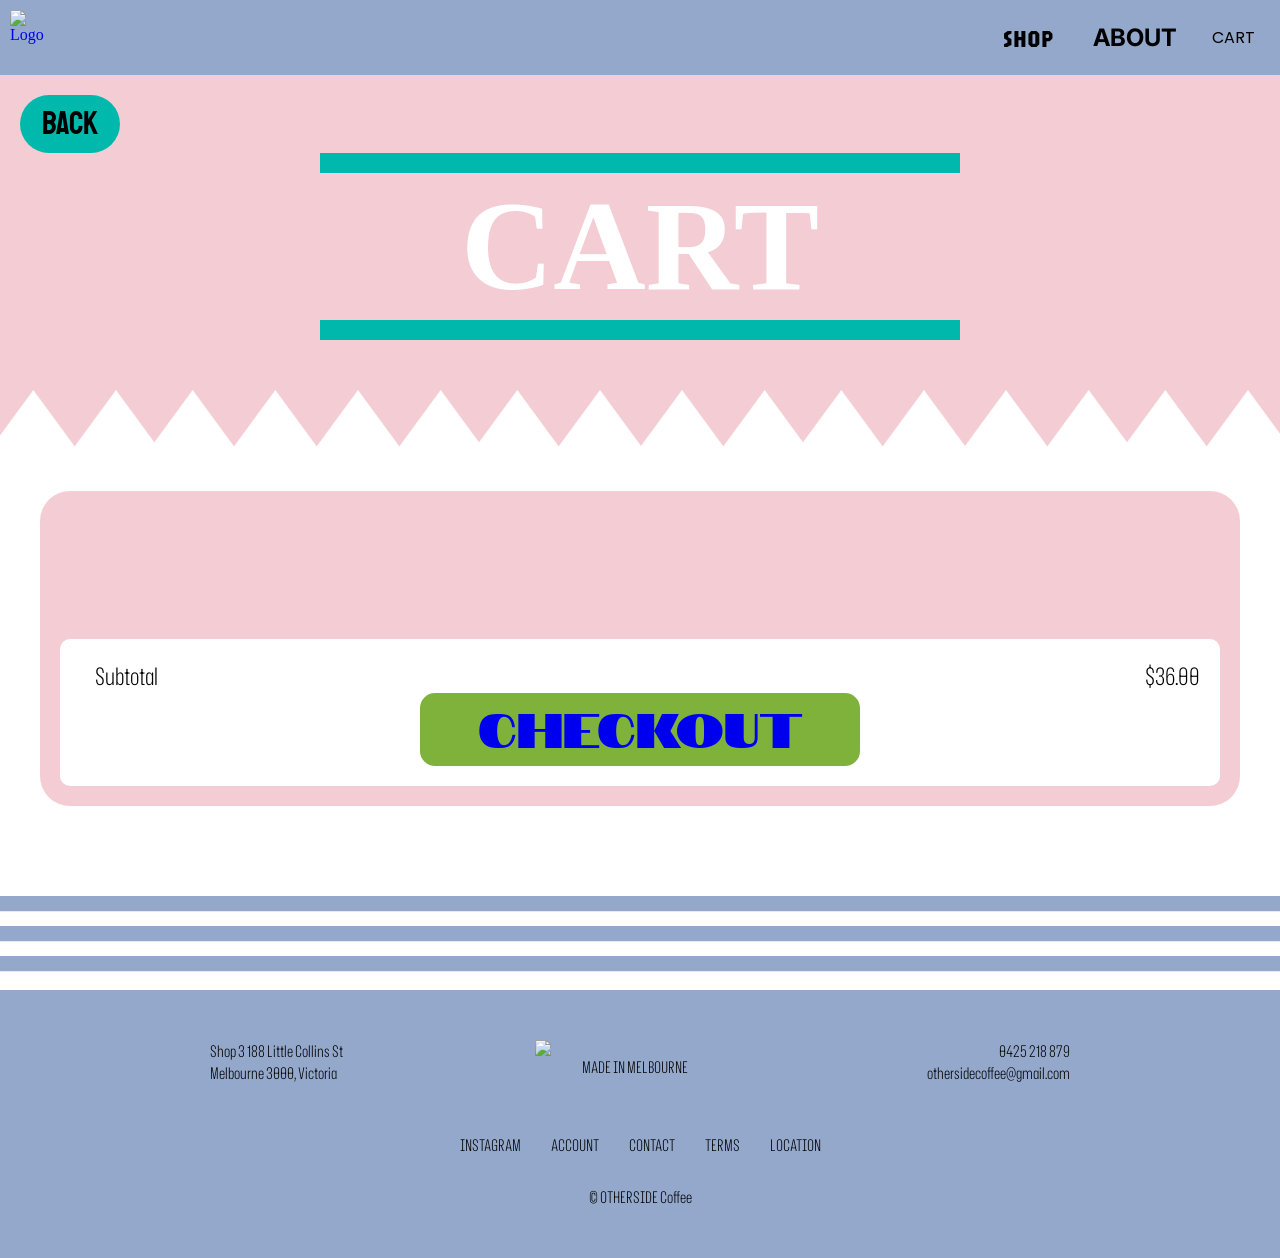
==== commit 628a04c7: "Fix: Quantity selector javascript finished" ====
--- a/cart.html
+++ b/cart.html
@@ -9,7 +9,7 @@
 </head>
 
 <body class="cart-body">
-    <nav>
+        <nav>
         <figure>
             <a href="index.html">
                 <img class="nav-logo" src="images/logo.png" alt="Logo">
@@ -35,6 +35,15 @@
             </div>
         </div>
 
+        <div class="mobile-icons">
+            <a class="nav-cart-icon" href="cart.html">
+                <img src="images/cart_icon.png">
+            </a>
+
+            <a class="nav-menu-icon" href="mobile-menu.html">
+                <img src="images/menu_icon.png">
+            </a>
+        </div>
     </nav>
   
     <header class="cart-page-header">
@@ -51,6 +60,7 @@
 
         <section class="cart-section">
 
+            <!--
             <div class="cart-row">
 
                 <div class="cart-row-info">
@@ -75,11 +85,14 @@
                 </div>
 
                 <div class="cart-row-right">
-                        <!--trash can-->
+                        <!--trash can
                     <p>$18.00</p>
                 </div>
 
             </div>
+            -->
+
+            <div id="cartContainer"></div>
 
             <div class="cart-checkout">
                 <div class="cart-price">
--- a/style.css
+++ b/style.css
@@ -43,7 +43,7 @@
 
 @font-face {
     font-family: Mohave;
-    src: url(fonts/Mohave/static/Mohave-Light.ttf);
+    src: url(fonts/Mohave/Mohave-Bold.ttf);
 }
 
 @font-face {
@@ -97,6 +97,7 @@
 
 a {
     text-decoration: none;
+    cursor: pointer;
 }
 
 figure {
@@ -105,18 +106,28 @@
 
 button {
     border: none;
+    cursor: pointer;
+}
+
+input {
+    border: none;
+}
+
+input::-webkit-outer-spin-button,
+input::-webkit-inner-spin-button {
+  -webkit-appearance: none;
+  margin: 0;
 }
 
 /* ==================================================================== */
 /* Universal navigation bar */
 
 nav {
+    position: relative;
     display: flex;
     justify-content: space-between;
     background-color: var(--blue);
-    position: sticky;
-    z-index: 2;
-    
+    z-index: 3;
 }
 
 .nav-buttons {
@@ -148,7 +159,7 @@
 }
 
 .nav-cart {
-    font-family: Inter;
+    font-family: Poppins;
     padding: 25px;
 }
 
@@ -213,12 +224,19 @@
 }
 
 
+.mobile-icons {
+    display: none;
+}
 
 .nav-cart-icon {
     display: none;
 }
 
 .nav-menu-icon {
+    display: none;
+}
+
+.exit-icon {
     display: none;
 }
 
@@ -657,7 +675,7 @@
 .subscription-box-one {
     width: 90%;
     position: absolute;
-    top: 345%;
+    transform: translateY(10%);
     left: 5%;
     z-index: 1;
 }
@@ -666,11 +684,11 @@
     width: 90%;
     position: absolute;
     left: 7%;
-    top: 390%;    
+    transform: translateY(60%);
 }
 
 .subscription-title {
-    font-size: clamp(7rem, 20vw, 15rem);
+    font-size: clamp(5.3rem, 15vw, 15rem);
     color: var(--white);
     font-family: Protest Strike;
     max-width: 58rem;
@@ -679,6 +697,7 @@
     margin-bottom: 0px;
     z-index: 2;
     position: relative;
+    transform: translateX(6%);
 
 }
 
@@ -687,10 +706,6 @@
     margin-top: 20px;
 }
 
-.s-2 {
-
-}
-
 .u-2 {
     transform: translateY(40px);
 }
@@ -737,6 +752,14 @@
 
 .bottom-row {
     transform: translateX(60px);
+}
+
+.mobile-subscription-box-one {
+    display: none;
+}
+
+.mobile-subscription-box-two {
+    display: none;
 }
 
 .subscription-desc {
@@ -763,47 +786,46 @@
 
 .subscription-explanation {
     margin-bottom: 20px;
-    max-width: 80%;
-    margin: 0 auto;
-    display: flex;
-}
-
-.subscription-subtitle-one {
+    display: flex;
+    gap: 10px;
+    justify-content: center;
+}
+
+.subscription-left {
+    display: flex;
+    position:relative;
+    flex-direction: column;
+    width: 30%;
+    z-index: 2;
+}
+
+.subscription-left h2 {
     color: var(--teal);
     font-family: Protest Strike;
-    font-size: clamp(2rem, 10vw, 4rem);
+    font-size: clamp(2rem, 5vw, 4rem);
     margin-top: 2rem;
 }
 
-.subscription-explanation-one {
+.subscription-left p {
     background-color: var(--white);
     font-family: Hubot Sans;
-    font-size: clamp(1rem, 3vw, 1.5rem);
+    font-size: clamp(0.9rem, 3vw, 1.5rem);
     border-radius: 15px;
     width: 80%;
     padding: 15px;
-
-}
-
-.subscription-right {
-    display: flex;
-    flex-direction: column;
-    justify-content: end;
-}
-
-.subscription-right h2 {
-    color: var(--teal);
-    font-family: Protest Strike;
-    font-size: clamp(1rem, 10vw, 4rem);
-    margin-top: 2rem;
-}
-
-.subscription-right p {
-    background-color: var(--white);
-    font-family: Hubot Sans;
-    font-size: clamp(1rem, 3vw, 1.5rem);
-    border-radius: 15px;
-    padding: 15px;
+}
+
+.mobile-subscription-lines-left {
+    display: none;
+}
+
+.triple-lines-one {
+    position: absolute;
+    width: 24%;
+    height: 8%;
+    transform: translateY(150px);
+    left: 0px;
+    z-index: 1
 }
 
 .small-bar {
@@ -812,9 +834,42 @@
     margin-top: 10px;
 }
 
-.triple-lines-one {
+.subscription-right {
+    display: flex;
+    position: relative;
+    flex-direction: column;
+    justify-content: end;
+    width: 30%;
+    align-items: flex-end;
+    margin-top: 100px;
+    z-index: 2;
+}
+
+.subscription-right h2 {
+    color: var(--teal);
+    font-family: Protest Strike;
+    font-size: clamp(2rem, 5vw, 4rem);
+    margin-top: 2rem;
+}
+
+.subscription-right p {
+    background-color: var(--white);
+    font-family: Hubot Sans;
+    font-size: clamp(0.9rem, 3vw, 1.5rem);
+    border-radius: 15px;
+    padding: 15px;
+}
+
+.triple-lines-two {
     position: absolute;
-    top: 50%;
+    width: 54%;
+    transform: translateY(320px);
+    left: 0px;
+    height: 8%;
+}
+
+.mobile-subscription-lines-right {
+    display: none;
 }
 
 .white-spikes-border {
@@ -985,6 +1040,7 @@
     left: 50%;
     transform: translateX(-50%);
     top: 50px;
+    z-index: 1;
 }
 
 .category {
@@ -1203,6 +1259,8 @@
     height: 40px;
     border-radius: 20px;
     font-family: Hubot Sans;
+    font-size: 20px;
+    text-align: center;
 }
 
 .plus {
@@ -1273,7 +1331,7 @@
 }
 
 .recommended-product a {
-    font-size: clamp(0.3rem, 2vw, 2rem);
+    font-size: clamp(0.7rem, 2vw, 2rem);
     background-color: var(--pink);
     font-family: Notable;
     border-radius: 15px;
@@ -1507,7 +1565,7 @@
     
     /* ============================================================================ */
     /* media nav */
-    .nav {
+    nav {
         gap: 0px;
     }
 
@@ -1523,20 +1581,31 @@
         display: none;
     }
 
+    .mobile-icons {
+        display: flex;
+        gap: 15px;
+        align-items: center;
+    }
     .nav-cart-icon {
-        display: block;
-        width: 6%;
-        height: 6%;
-        margin-top: 13px;
-        transform: translateX(30px);
+        display: flex;
     }
 
     .nav-menu-icon {
-        display: block;
-        width: 5%;
-        height: 5%;
-        margin-right: 15px;
-        margin-top: 15px;
+        display: flex;
+
+    }
+
+    .nav-cart-icon img {
+        max-width: 40%;
+        max-height: 40%;
+        transform: translateX(70px);
+    }
+
+    .nav-menu-icon img {
+        max-width: 35%;
+        max-height: 35%;
+        transform: translateX(35px);
+
     }
 
 
@@ -1581,18 +1650,12 @@
         display: none;
     }
 
-    .subscription-desc {
-        max-width: 80%;
-        margin: 0 auto;
-        border-radius: 15px;
-    }
-
-    .subscription-desc p {
-        max-width: 85%;
-    }
-
     .bar {
         display: none!important;    }
+
+    .blend-title {
+            overflow: hidden;
+    }
 
     .blend-title h2 {
         top: 52%;
@@ -1692,6 +1755,85 @@
         display: none!important;
     }
 
+    .subscription-title {
+        letter-spacing: -8px;
+        max-width: 20rem;
+        height: 13rem;
+        transform: translateX(0px);
+
+    }
+
+    .u-2 {
+        transform: translateY(12px);
+    }
+
+    .b-2 {
+        transform: translateY(0px);
+    }
+
+    .s2-2 {
+        transform: translateY(-10px);
+    }
+
+    .c-2 {
+        transform: translateY(5px);
+    }
+
+    .r-2 {
+        transform: translateY(-10px);
+    }
+
+    .i-2 {
+        transform: translateY(-50px);
+    }
+
+    .p-2 {
+        transform: translateY(-40px);
+    }
+
+    .t-2 {
+        transform: translateY(-50px);
+    }
+
+    .i2-2 {
+        transform: translateY(-60px);
+    }
+
+    .o-2 {
+        transform: translateY(-50px);
+    }
+
+    .n-2 {
+        transform: translateY(-40px);
+    }
+
+    .bottom-row {
+        transform: translateX(20px);
+    }
+
+    .mobile-subscription-box-one {
+        display: block;
+        position: absolute;
+        left: 7%;
+        transform: translateY(-130%);
+    }
+
+    .mobile-subscription-box-two {
+        display: block;
+        position: absolute;
+        right: 7%;
+        transform: translateY(-130%);
+    }
+
+    .subscription-desc {
+        max-width: 80%;
+        margin: 0 auto;
+        border-radius: 15px;
+    }
+
+    .subscription-desc p {
+        max-width: 85%;
+    }
     .subscription-box-one {
         display: none;
     }
@@ -1699,6 +1841,68 @@
     .subscription-box-two {
         display: none;
     }
+
+    .subscription-explanation {
+        flex-direction: column;
+        gap: 10px;
+    }
+
+    .subscription-left {
+        background-color: var(--white);
+        margin-top: 20px;
+        border-radius: 5px;
+        padding: 10px;
+        width: 220px;
+        margin-left: 40px;
+    }
+
+    .subscription-left p {
+        padding: 0px;
+    }
+
+    .small-bar {
+        display: none;
+    }
+
+    .mobile-subscription-lines-left {
+        display: block;
+        position: absolute;
+        z-index: 1;
+        transform: translateY(30%);
+        left: 15%;
+    }
+
+    .subscription-right {
+        background-color: var(--white);
+        margin-top: 5px;
+        border-radius: 5px;
+        padding:10px;
+        width: 220px;
+        align-items: flex-end;
+        align-self: flex-end;
+        margin-right: 40px;
+    }
+
+    .mobile-subscription-lines-right {
+        display: block;
+        position: absolute;
+        z-index: 1;
+        transform: translateY(-20%);
+        right: 15%;
+    }
+
+    .subscription-left h2 {
+        margin-top: 0px;
+    }
+
+    .subscription-right p {
+        padding: 0px;
+    }
+
+    .subscription-right h2 {
+        margin-top: 0px;
+    }
+
 
 
     .section-three-title {
@@ -1796,6 +2000,12 @@
     /* ============================================================================ */
     /* mobile product page */
     
+    .product-hero-dot {
+        width: 5px;
+        height: 5px;
+        margin-bottom: 10px;
+    }
+
     .product-hero {
         flex-direction: column;
     }
@@ -1843,6 +2053,7 @@
         border-radius: 15px;
         padding: 10px;
         margin-top: 20px;
+        
     }
 
     .size-pick {
@@ -1851,7 +2062,14 @@
 
     .category-pick {
         flex-direction: column;
-        min-width: 20px;
+    }
+
+    .category-pick .selections {
+        gap: 3px;
+    }
+    
+    .category-pick .selections p {
+        align-items: center;
 
     }
 
@@ -1861,11 +2079,6 @@
 
     .quantity-pick h3 {
         flex-direction: column;
-    }
-
-    .recommended-gallery {
-        
-        margin-left: 0px;
     }
 
     .recommended-gallery H2 {
@@ -1894,6 +2107,8 @@
     }
 
     .product-total p {
+        margin-left: 0px;
+        margin-bottom: 10px;
         text-align: left;
     }
 
@@ -1950,4 +2165,54 @@
     }
 
 
-}
+    /* ============================================================================ */
+    /* unique mobile menu */
+
+    .mobile-menu-body {
+        background-color: var(--pink);
+    }
+
+    .mobile-menu-body nav {
+        background-color: var(--pink);
+    }
+
+
+    .exit-icon {
+        display: block;
+
+    }
+
+    .exit-icon img {
+        max-width: 45%;
+        max-height: 45%;
+        margin-top: 10px;
+        transform: translateX(87px);
+    }
+
+    .mobile-menu-top {
+        text-align: center;
+        margin-top: 50%;
+    }
+
+    .mobile-menu-top a {
+        font-family: Mohave;
+        font-size: 30px;
+        color: var(--teal);
+    }
+
+    .mobile-menu-top h2 {
+        font-family: Mohave;
+        font-size: 30px;
+        color: var(--teal);
+    }
+    
+    .mobile-menu-bottom {
+        text-align: center;
+        margin-top: 50%;
+    }
+
+    .mobile-menu-bottom p {
+        font-family: Hubot Sans;
+        color: var(--teal);
+    };
+}
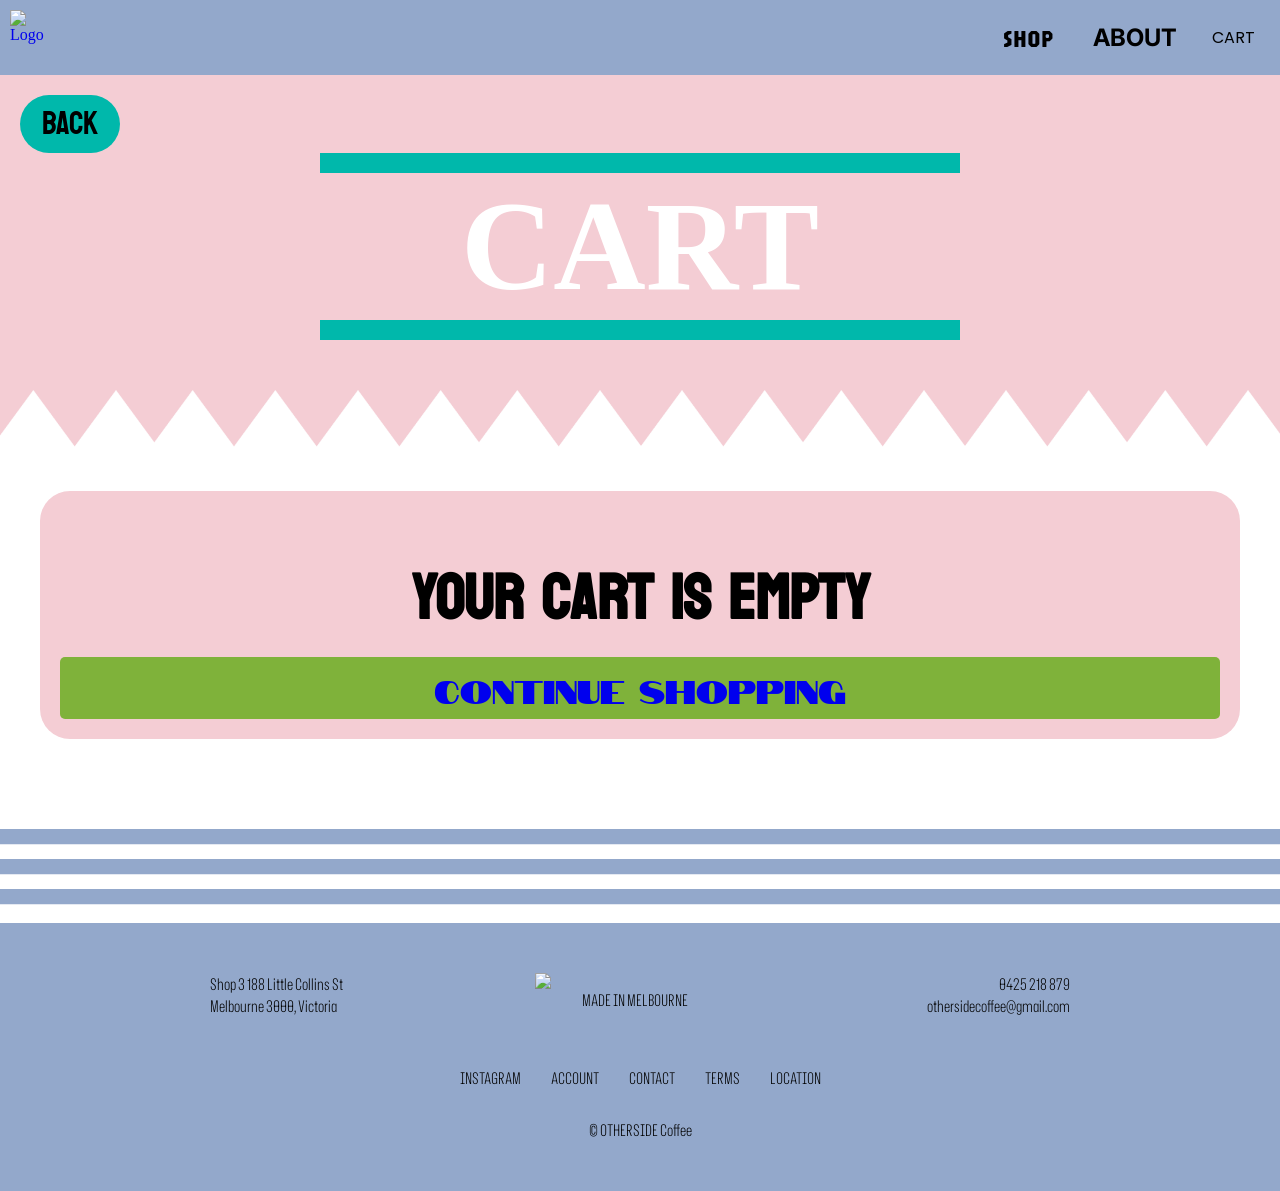
==== commit 90d98dd1: "Fix: all quantity selectors fixed" ====
--- a/cart.html
+++ b/cart.html
@@ -9,7 +9,7 @@
 </head>
 
 <body class="cart-body">
-        <nav>
+    <nav>
         <figure>
             <a href="index.html">
                 <img class="nav-logo" src="images/logo.png" alt="Logo">
@@ -23,14 +23,17 @@
 
             <h2 class="nav-about">ABOUT</h2>
             
-            <div class="cart-wrapper">
+            <div class="cart-wrapper" id="cartBtn">
                 <a class="nav-cart" href="cart.html">
                     <p>CART</p>
                 </a>
 
-                <div class="hover-cart">
-                    <p>YOUR CART IS EMPTY</p>
-                    <button id="closeCart">CONTINUE SHOPPING</button>
+                <div class="hover-cart" id="hoverCart">
+                    <div class="hover-container" id="hoverContainer"></div>
+
+                    
+                    <p id="emptyText" class="empty-text">YOUR CART IS EMPTY</p>
+                    <button id="closeCart" class="close-cart">CONTINUE SHOPPING</button>
                 </div>
             </div>
         </div>
@@ -60,51 +63,7 @@
 
         <section class="cart-section">
 
-            <!--
-            <div class="cart-row">
-
-                <div class="cart-row-info">
-                    <img class="cart-image" src="images/little_temperance.webp">
-
-                    <div class="cart-row-middle">
-                        <h2>LITTLE TEMPERANCE</h2>
-                        
-                        <p>$18.00<br>
-                            Size: 1KG<br>
-                            Grind: Espresso
-                        </p>
-
-                        <div class="cart-quantity-pick">
-                            <button>-</button>
-                            <span>1</span>
-                            <button>+</button>
-                        </div>
-                    </div>
-
-
-                </div>
-
-                <div class="cart-row-right">
-                        <!--trash can
-                    <p>$18.00</p>
-                </div>
-
-            </div>
-            -->
-
             <div id="cartContainer"></div>
-
-            <div class="cart-checkout">
-                <div class="cart-price">
-                    <p>Subtotal</p>
-                    <p>$36.00</p>
-                </div>
-
-
-                <a href="checkout.html">CHECKOUT</a>
-            </div>
-            
-
 
         </section>
 
@@ -150,5 +109,8 @@
 
         <p class="copyright">© OTHERSIDE Coffee</p>
     </footer>
+
+    <script src=".//script.js" defer></script>
+
 </body>
 </html>
--- a/style.css
+++ b/style.css
@@ -163,7 +163,6 @@
     padding: 25px;
 }
 
-
 .nav-logo {
     margin: auto 0;
     margin-left: 2%;
@@ -185,7 +184,7 @@
     position: absolute;
     top: 69px;
     right: 0px;
-    width: 500px;
+    width: 550px;
     background-color: var(--pink);
     color: var(--black);
     padding: 15px;
@@ -194,14 +193,14 @@
     z-index: 10;
 }
 
-.hover-cart p {
+.empty-text {
     text-align: center;
     font-family: Koulen;
-    font-size: 40px;
+    font-size: 40px; 
     margin-top: 10px;
 }
 
-.hover-cart button {
+.close-cart {
     display: flex;
     font-family: Notable;
     font-size: 25px;
@@ -218,9 +217,113 @@
 }
 
 
-.cart-wrapper:hover .hover-cart,
-.cart-wrapper.open .hover-cart {
-    display: block;
+.hover-item {
+    display: flex;
+    margin-right: 0px;
+    background-color: var(--white);
+    border-radius: 15px;
+}
+
+.hover-container-image-one {
+    width: 30%;
+    height: auto;
+    background-color: var(--green);
+    border-radius: 15px 0 15px 0;
+    margin-right: 10px;
+}
+
+.hover-cart-info {
+    display: flex;
+    flex-direction: column;
+    align-items: flex-start;
+    margin-right: 60px;
+}
+
+.hover-container h2 {
+    font-family: Koulen;
+    font-size: clamp(1rem, 10vw, 2rem);
+}
+
+.hover-container p {
+    font-family: Hubot Sans;
+    font-size: clamp(1rem, 10vw, 1.2rem);
+    text-align: left;
+}
+
+.hover-cart-quantity-pick {
+    display: flex;
+}
+
+.hover-cart-right {
+    display: flex;
+    flex-direction: column;
+    align-items: flex-end;
+    justify-content: space-between;
+}
+
+.hover-cart-right p {
+    background-color: var(--teal);
+    font-size: 30px;
+    border-radius: 30px;
+    text-align: center;
+    padding: 8px;
+    margin-bottom: 10px;
+}
+
+.hover-cart-right button {
+    background: none;
+    padding: 0px;
+    width: 30px;
+    height: 30px;
+    margin-top: 15px;
+}
+
+.hover-cart-trash {
+    width: 100%;
+    height: auto;
+}
+
+
+.hover-cart-quantity-pick {
+    display: flex;
+    background-color: var(--teal);
+    border-radius: 30px;
+    padding: 5px;
+    gap: 10px;
+    width: 200px;
+    justify-content: center;
+    margin-top: 50px;
+    margin-bottom: 10px;
+}
+
+.hover-cart-quantity-pick button {
+    border-radius: 30px;
+    background-color: var(--pink);
+    width: 50px;
+    height: 50px;
+}
+
+.hover-cart-quantity-pick input {
+    display: flex;
+    font-family: Hubot Sans;
+    font-size: 20px;
+    background-color: var(--white);
+    border-radius: 30px;
+    width: 80px;
+    height: auto;
+    text-align: center;
+    align-items: center;
+    justify-content: center;
+}
+
+.hover-cart-checkout {
+    background-color: var(--green);
+    font-family: Notable;
+    font-size: 30px;
+    padding: 10px;
+    border-radius: 15px;
+    margin-top: 10px;
+
 }
 
 
@@ -442,9 +545,6 @@
     align-items: center;
 }
 
-.blend-title {
-}
-
 .blend-subtitle {
     text-align: center;
     gap: 20px;
@@ -1243,14 +1343,14 @@
     justify-content: center;
 }
 
-.minus {
+.product-one-minus {
     border-radius: 50px;
     background-color: var(--pink);
     width: 45px;
     height: 45px;
 }
 
-.quantity {
+.product-one-quantity {
     justify-content: center;
     display: flex;
     align-items: center;
@@ -1263,7 +1363,7 @@
     text-align: center;
 }
 
-.plus {
+.product-one-plus {
     border-radius: 50px;
     background-color: var(--pink);
     width: 45px;
@@ -1369,6 +1469,23 @@
     margin: 0 auto;
 }
 
+.empty-cart {
+    font-family: Koulen;
+    text-align: center;
+    font-size: 4rem;
+    margin-top: 30px;
+}
+
+.cart-continue {
+    font-family: Notable;
+    font-size: 2rem;
+    background-color: var(--green);
+    border-radius: 5px;
+    padding: 10px;
+    display: flex;
+    justify-content: center;
+}
+
 .cart-section {
     background-color: var(--pink);
     margin: 40px;
@@ -1403,12 +1520,12 @@
 .cart-quantity-pick {
     display: flex;
     background-color: var(--teal);
-    margin-top: 100px;
     border-radius: 30px;
     padding: 5px;
     gap: 20px;
     width: 250px;
     justify-content: center;
+    margin-top: 20px;
 }
 
 .cart-quantity-pick button {
@@ -1418,7 +1535,7 @@
     height: 50px;
 }
 
-.cart-quantity-pick span {
+.cart-quantity-pick input {
     display: flex;
     font-family: Hubot Sans;
     font-size: 20px;
@@ -1434,6 +1551,17 @@
 .cart-row-middle {
     display: flex;
     flex-direction: column;
+
+}
+
+.cart-row-right {
+    display: flex;
+    flex-direction: column;
+    align-items: flex-end;
+    justify-content: space-between;
+    padding-top: 20px;
+    padding-bottom: 40px;
+    margin-right: 20px;
 }
 
 .cart-row-right p {
@@ -1441,11 +1569,20 @@
     font-size: 30px;
     background-color: var(--teal);
     border-radius: 30px;
-    padding: 5px;
-    padding-left: 10px;
-    padding-right: 10px;
-    margin-top: 275px;
-    margin-right: 40px;
+    text-align: center;
+    width: 100px;
+}
+
+.cart-row-right button {
+    background: none;
+    padding: 0px;
+    width: 40px;
+    height: 40px;
+}
+
+.cart-trash {
+    width: 100%;
+    height: auto;
 }
 
 .cart-checkout {
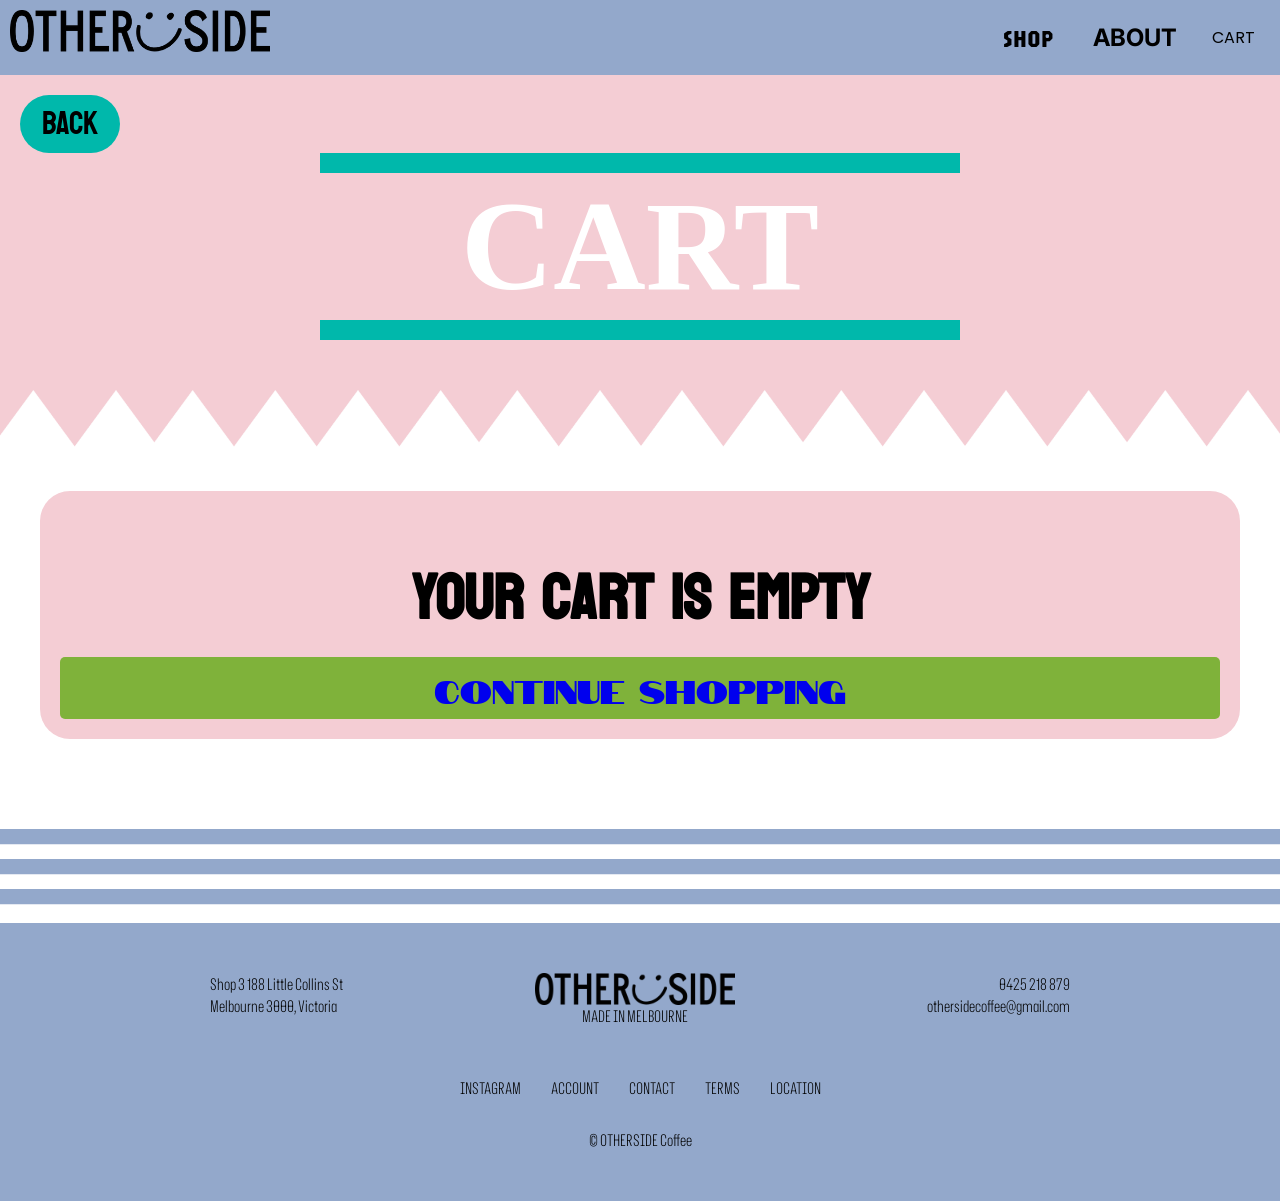
==== commit e0437bef: "Fix: logo.png changed to logo.avif" ====
--- a/cart.html
+++ b/cart.html
@@ -12,7 +12,7 @@
     <nav>
         <figure>
             <a href="index.html">
-                <img class="nav-logo" src="images/logo.png" alt="Logo">
+                <img class="nav-logo" src="images/logo.avif" alt="Logo">
             </a>
         </figure>
         
@@ -82,7 +82,7 @@
 
             <div class="footer-center">
                 <figure>
-                    <img class="footer-image" src="images/logo.png">
+                    <img class="footer-image" src="images/logo.avif">
                 </figure>
 
                 <figcaption>
--- a/style.css
+++ b/style.css
@@ -1,3 +1,4 @@
+/* Standardized colours across entire page */
 :root {
     --green: #7FB23A;
     --pink: #F4CDD4;
@@ -6,6 +7,8 @@
     --white: #ffffff;
 }
 
+/* Fonts used across site */
+
 @font-face {
     font-family: Jaro;
     src: url(fonts/Jaro/Jaro-Regular.ttf);
@@ -46,6 +49,8 @@
     src: url(fonts/Mohave/Mohave-Bold.ttf);
 }
 
+/* Fonts used primarily for homepage title text */
+
 @font-face {
     font-family: Patua One;
     src: url(fonts/Patua_One/PatuaOne-Regular.ttf);
@@ -91,6 +96,8 @@
     src: url(fonts/Koulen/Koulen-Regular.ttf);
 }
 
+
+/* Resetting attributes of universal fields */
 * {
     margin: 0;
 }
@@ -118,6 +125,18 @@
   -webkit-appearance: none;
   margin: 0;
 }
+
+
+/* Adding cursor hover interaction */
+
+button:hover {
+    background-color: var(--blue);
+}
+
+a:not(.product-box):hover {
+    background-color: var(--blue);
+}
+
 
 /* ==================================================================== */
 /* Universal navigation bar */
@@ -222,6 +241,7 @@
     margin-right: 0px;
     background-color: var(--white);
     border-radius: 15px;
+    margin-bottom: 10px;
 }
 
 .hover-container-image-one {
@@ -1302,13 +1322,27 @@
     font-size: 30px;
 }
 
-.pick p {
+.pick label {
     background-color: var(--pink);
     border-radius: 25px;
-    padding: 10px;
+    padding: 8px;
     font-size: clamp(0.8rem, 1.2vw, 1.4rem);
     min-width: 40px;
     text-align: center;
+    font-family: Hubot Sans;
+    cursor: pointer;
+}
+
+.pick label:hover {
+    background-color: var(--blue);
+}
+
+input[type="radio"] {
+    display: none;
+}
+
+label:has(input[type="radio"]:checked) {
+    background-color: var(--green);
 }
 
 .selections {
@@ -1472,13 +1506,13 @@
 .empty-cart {
     font-family: Koulen;
     text-align: center;
-    font-size: 4rem;
+    font-size: clamp(2rem, 5vw, 4rem);
     margin-top: 30px;
 }
 
 .cart-continue {
     font-family: Notable;
-    font-size: 2rem;
+    font-size: clamp(1.2rem, 3vw, 2rem);
     background-color: var(--green);
     border-radius: 5px;
     padding: 10px;
@@ -1508,7 +1542,7 @@
 
 .cart-row-info h2 {
     font-family: Koulen;
-    font-size: clamp(1.3rem, 4vw, 3rem);
+    font-size: clamp(1rem, 4vw, 3rem);
     margin-top: 15px;
 }
 
@@ -1538,7 +1572,7 @@
 .cart-quantity-pick input {
     display: flex;
     font-family: Hubot Sans;
-    font-size: 20px;
+    font-size: clamp(0.9rem, 2vw, 1.5rem);
     background-color: var(--white);
     border-radius: 30px;
     width: 100px;
@@ -1566,7 +1600,7 @@
 
 .cart-row-right p {
     font-family: Hubot Sans;
-    font-size: 30px;
+    font-size: clamp(1rem, 3vw, 2rem);
     background-color: var(--teal);
     border-radius: 30px;
     text-align: center;
@@ -1600,7 +1634,6 @@
 .cart-price {
     display: flex;
     justify-content: space-between;
-    margin-left: 15px;
 }
 
 .cart-checkout a {
@@ -1645,6 +1678,154 @@
     font-family: Phosphate;
     font-size: clamp(4rem, 12vw, 12rem);
     letter-spacing: 10%;
+}
+
+.checkout-section {
+    display: flex;
+    margin-top: 50px;
+    gap: 20px;
+    margin: 30px;
+
+}
+
+.checkout-summary {
+    background-color: var(--pink);
+    border-radius: 15px;
+    padding: 15px;
+    height:fit-content;
+}
+
+.checkout-summary h2 {
+    font-family: Koulen;
+    font-size: 2rem;
+}
+
+
+.checkout-row {
+    background-color: var(--pink);
+    border-radius: 15px;
+    padding: 15px;
+    width: 775px;
+    margin-bottom: 10px;
+}
+
+.checkout-row label[for="email"] {
+    font-family: Koulen;
+    font-size: clamp(1rem, 4vw, 2rem);
+}
+
+.checkout-row label[for="check"] {
+    font-family: Inter;
+    font-size: clamp(0.2rem, 3vw, 1rem);
+}
+
+.checkout-row input[type="text"] {
+    font-size: clamp(0.8rem, 1vw, 1rem);
+    width: 400px;
+    height: 40px;
+    border-radius: 15px;
+}
+
+.checkout-row p {
+    font-family: Notable;
+    font-size: clamp(1.05rem, 2vw, 2rem);
+    background-color: var(--green);
+    display: inline-block;
+    padding-left: 100px;
+    padding-right: 100px;
+    padding-bottom: 5px;
+    border-radius: 5px;
+    margin-top: 10px;
+    width: 575px;
+    text-align: center;
+}
+
+.checkout-row h2 {
+    font-family: Koulen;
+    font-size: clamp(1rem, 4vw, 2rem);
+}
+
+.summary-row {
+    display: flex;
+}
+
+.summary-row-info {
+    display: flex;
+}
+
+.summary-image {
+    width: 25%;
+    height: 100%;
+}
+
+.summary-row-middle p {
+    font-family: Hubot Sans;
+}
+
+.summary-row-right {
+    display: flex;
+    flex-direction: column;
+    align-items: flex-end;
+    justify-content: space-between;
+
+}
+
+.summary-row-right p {
+    font-family: Hubot Sans;
+    font-size: clamp(0.8rem, 3vw, 1rem);
+    text-align: center;
+    margin-bottom: 30px;
+}
+
+.summary-row-right button {
+    background: none;
+    padding: 0px;
+    width: 30px;
+    height: 30px;
+    margin-top: 12px;
+}
+
+.summary-trash {
+    width: 100%;
+    height: auto;
+}
+
+.purchase-section {
+    display: flex;
+    flex-direction: column;
+}
+
+.purchase-info {
+    display: flex;
+    margin-top: 20px;
+}
+
+.purchase-left {
+    font-family: Hubot Sans;
+    font-size: clamp(0.8rem, 1.2vw, 1.2rem);
+}
+
+.purchase-right {
+    font-family: Hubot Sans;
+    font-size: clamp(0.8rem, 1.2vw, 1.2rem);
+    align-items: center;
+    margin-left: auto;
+}
+
+.purchase-info h3 {
+    margin-top: 10px;
+}
+
+.purchase-section a {
+    font-family: Notable;
+    font-size: 2rem;
+    background-color: var(--green);
+    padding-left: 30px;
+    padding-right: 30px;
+    padding-bottom: 10px;
+    border-radius: 10px;
+    text-align: center;
+    justify-content: flex-end;
 }
 
 
@@ -1700,6 +1881,20 @@
 
 @media (max-width: 768px) {
     
+    .cart-main {
+        flex: 1;
+    }
+
+    body {
+        display: flex;
+        flex-direction: column;
+        margin: 0;
+    }
+
+    html, body {
+        height: 100%;
+    }
+
     /* ============================================================================ */
     /* media nav */
     nav {
@@ -2190,7 +2385,6 @@
         border-radius: 15px;
         padding: 10px;
         margin-top: 20px;
-        
     }
 
     .size-pick {
@@ -2254,6 +2448,21 @@
     /* ========================================================= */
     /* mobile cart page */
 
+    .cart-body nav {
+        background-color: var(--pink);
+    }
+
+    .cart-body {
+        background-color: var(--pink);
+    }
+
+    .empty-cart {
+    }
+
+    .cart-page-header {
+        padding-bottom: 0px;
+    }
+
     .header-line {
         display: none;
     }
@@ -2270,37 +2479,153 @@
     .cart-row {
         background-color: var(--white);
         border-radius: 15px;
+        height: 150px;
+        width: 350px;
+        justify-self: center;
+        margin-bottom: 10px;
     }
 
     .cart-image {
         width: auto;
-        height: 10%;
+        height: 100%;
+    }
+
+    .cart-row-info {
+        width: 80%;
+        height: auto;
+    }
+
+
+    .cart-row-right {
+        padding-top: 4px;
+        margin-left: 20px;
+        padding-bottom: 0px;
+    }
+
+    .cart-row-right p {
+        width: 40px;
+        padding: 4px;
+        margin-right: 0px;
+        margin-bottom: 10px;
+    }
+
+    .cart-trash {
+        width: 50%;
+        height: auto;
     }
 
     .cart-row-info h2 {
         margin-top: 3px;
     }
 
+    .cart-row-info p {
+        margin-bottom: 8px;
+    }
+
+    .cart-quantity-pick {
+        gap: 5px;
+        width: 120px;
+        height: 30px;
+        margin-top: 7px;
+    }
+
+    .cart-quantity-pick input {
+        width: 40px;
+        height: 30px;
+        align-self: center;
+    }
+
+
+    .cart-quantity-pick button {
+        width: 30px;
+        height: 30px;
+    }
+
+    .cart-checkout {
+        display: flex;
+        flex-direction: column;
+        width: 310px;
+        justify-self: center;
+        justify-content: center;
+    }
+
     .cart-checkout a {
-        width: 120%;
-    }
-
-    .cart-row-right p {
-        position: relative;
-       padding: 0px;
-       margin-right: 0px;
-    }
-
-    .cart-quantity-pick {
-        margin-top: 0px;
-    }
+        width: 90%;
+        align-items: center;
+        margin-right: 5px;
+    }
+
+    .cart-main .footer-lines-border {
+        display: none;
+    }
+
     /* ============================================================================ */
     /* mobile checkout page */
 
+    .checkout-body .footer-lines-border {
+        display: none;
+    }
+
     .checkout-body .spike-border {
         display: none;
     }
 
+    .checkout-body {
+        background-color: var(--pink);
+    }
+
+    .checkout-body nav {
+        background-color: var(--pink);
+    }
+
+    .checkout-section {
+        display: flex;
+        flex-direction: column;
+    }
+
+    .checkout-row {
+        background-color: var(--white);
+        width: 300px;
+    }
+
+    .checkout-row input[type="text"] {
+        background-color: var(--teal);
+        width: 295px;
+        height: 30px;
+    }
+
+    .checkout-row p {
+        width: 100px;
+    }
+
+    .checkout-summary {
+        background-color: var(--white);
+    }
+
+    .checkout-summary h2 {
+        font-size: 1rem;
+    }
+
+    .summary-image {
+        width: 30%;
+        height: 100%;
+    }
+
+    .summary-row-middle p {
+        font-size: 0.8rem;
+    }
+
+    .summary-row-right button {
+        width: 15px;
+        height: 15px;
+        margin-top: 6px;
+    }
+
+    .summary-row-right p {
+        margin-bottom: 20px;
+    }
+
+
 
     /* ============================================================================ */
     /* unique mobile menu */
@@ -2316,7 +2641,6 @@
 
     .exit-icon {
         display: block;
-
     }
 
     .exit-icon img {
